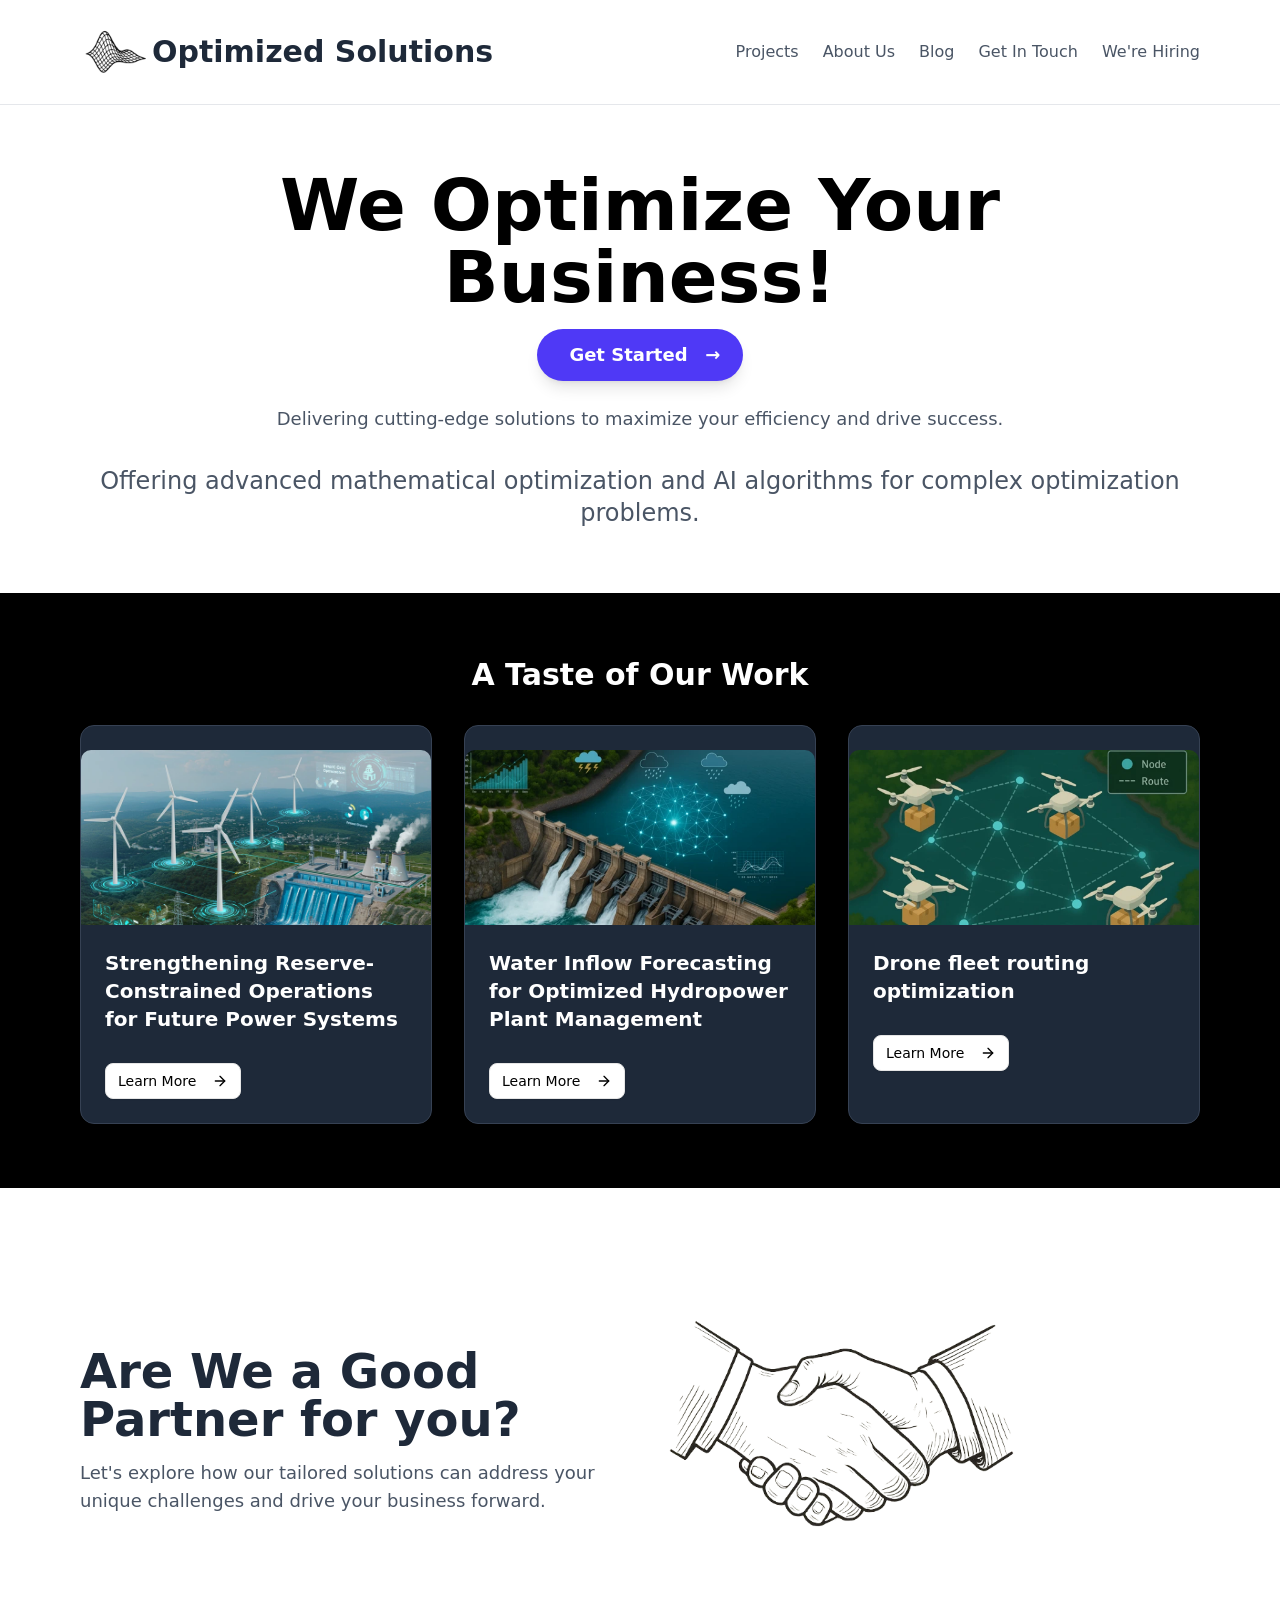
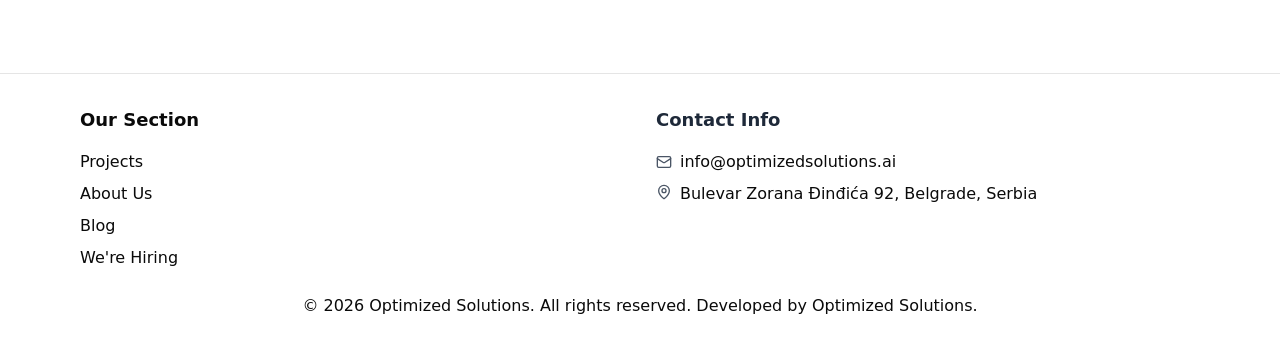
==== index.html @ 5b951434 "Updates" ====
<!doctype html>
<html lang="en">
  <head>
    <meta name="title" content="optimizedsolutions">
    <meta name="description" content="Offering advanced mathematical optimization, including linear, polynomial,and non-convex, as well as AI algorithms for complex optimization problems. ">
    <meta name="keywords" content="optimization ,AI, algorithms, solutions, optimized solutions, engineering, industry, software development, education, Power Systems, Modeling, routing optimization, Logistic, Drone fleet, solver, Forecasting, RNN, Optimized Hydropower Plant ,Smarter Hydropower Management, Hydropower Management">
    <meta name="robots" content="index, follow">
    <meta http-equiv="Content-Type" content="text/html; charset=utf-8">
    <meta name="language" content="English">
    <meta name="revisit-after" content="1 days">
    <meta name="author" content="Djordje Panin, Djordje Lazovic, Stevan Jokic">
    <meta charset="UTF-8" />
    <!-- <link rel="icon" type="image/png" href="/optimizedsolutions.png" /> -->
    <link rel="icon" type="image/svg+xml" href="./optimizedsolutions.svg" />
    <!-- <link rel="preconnect" href="https://fonts.googleapis.com">
    <link rel="preconnect" href="https://fonts.gstatic.com" crossorigin>
    <link href="https://fonts.googleapis.com/css2?family=Roboto:ital,wght@0,100..900;1,100..900&display=swap" rel="stylesheet"> -->
    <meta name="viewport" content="width=device-width, initial-scale=1.0" />
    <title>Optimized solutions</title>
    <script type="module" crossorigin src="./assets/index-BKYmPeLn.js"></script>
    <link rel="stylesheet" crossorigin href="./assets/index-XR6cagPe.css">
  </head>
  <body>
    <div id="root"></div>
  </body>
</html>
---- assets/index-XR6cagPe.css ----
/*! tailwindcss v4.1.4 | MIT License | https://tailwindcss.com */@layer properties{@supports (((-webkit-hyphens:none)) and (not (margin-trim:inline))) or ((-moz-orient:inline) and (not (color:rgb(from red r g b)))){*,:before,:after,::backdrop{--tw-rotate-x:initial;--tw-rotate-y:initial;--tw-rotate-z:initial;--tw-skew-x:initial;--tw-skew-y:initial;--tw-space-y-reverse:0;--tw-space-x-reverse:0;--tw-border-style:solid;--tw-leading:initial;--tw-font-weight:initial;--tw-shadow:0 0 #0000;--tw-shadow-color:initial;--tw-shadow-alpha:100%;--tw-inset-shadow:0 0 #0000;--tw-inset-shadow-color:initial;--tw-inset-shadow-alpha:100%;--tw-ring-color:initial;--tw-ring-shadow:0 0 #0000;--tw-inset-ring-color:initial;--tw-inset-ring-shadow:0 0 #0000;--tw-ring-inset:initial;--tw-ring-offset-width:0px;--tw-ring-offset-color:#fff;--tw-ring-offset-shadow:0 0 #0000;--tw-outline-style:solid;--tw-backdrop-blur:initial;--tw-backdrop-brightness:initial;--tw-backdrop-contrast:initial;--tw-backdrop-grayscale:initial;--tw-backdrop-hue-rotate:initial;--tw-backdrop-invert:initial;--tw-backdrop-opacity:initial;--tw-backdrop-saturate:initial;--tw-backdrop-sepia:initial;--tw-duration:initial}}}@layer theme{:root,:host{--font-sans:ui-sans-serif,system-ui,sans-serif,"Apple Color Emoji","Segoe UI Emoji","Segoe UI Symbol","Noto Color Emoji";--font-mono:ui-monospace,SFMono-Regular,Menlo,Monaco,Consolas,"Liberation Mono","Courier New",monospace;--color-red-500:oklch(63.7% .237 25.331);--color-blue-400:oklch(70.7% .165 254.624);--color-blue-500:oklch(62.3% .214 259.815);--color-blue-600:oklch(54.6% .245 262.881);--color-blue-900:oklch(37.9% .146 265.522);--color-indigo-600:oklch(51.1% .262 276.966);--color-indigo-800:oklch(39.8% .195 277.366);--color-gray-200:oklch(92.8% .006 264.531);--color-gray-300:oklch(87.2% .01 258.338);--color-gray-400:oklch(70.7% .022 261.325);--color-gray-500:oklch(55.1% .027 264.364);--color-gray-600:oklch(44.6% .03 256.802);--color-gray-700:oklch(37.3% .034 259.733);--color-gray-800:oklch(27.8% .033 256.848);--color-gray-900:oklch(21% .034 264.665);--color-gray-950:oklch(13% .028 261.692);--color-black:#000;--color-white:#fff;--spacing:.25rem;--container-md:28rem;--text-sm:.875rem;--text-sm--line-height:calc(1.25/.875);--text-base:1rem;--text-base--line-height: 1.5 ;--text-lg:1.125rem;--text-lg--line-height:calc(1.75/1.125);--text-xl:1.25rem;--text-xl--line-height:calc(1.75/1.25);--text-2xl:1.5rem;--text-2xl--line-height:calc(2/1.5);--text-3xl:1.875rem;--text-3xl--line-height: 1.2 ;--text-4xl:2.25rem;--text-4xl--line-height:calc(2.5/2.25);--text-5xl:3rem;--text-5xl--line-height:1;--text-7xl:4.5rem;--text-7xl--line-height:1;--font-weight-medium:500;--font-weight-semibold:600;--font-weight-bold:700;--font-weight-black:900;--leading-relaxed:1.625;--blur-md:12px;--default-transition-duration:.15s;--default-transition-timing-function:cubic-bezier(.4,0,.2,1);--default-font-family:var(--font-sans);--default-mono-font-family:var(--font-mono)}}@layer base{*,:after,:before,::backdrop{box-sizing:border-box;border:0 solid;margin:0;padding:0}::file-selector-button{box-sizing:border-box;border:0 solid;margin:0;padding:0}html,:host{-webkit-text-size-adjust:100%;-moz-tab-size:4;tab-size:4;line-height:1.5;font-family:var(--default-font-family,ui-sans-serif,system-ui,sans-serif,"Apple Color Emoji","Segoe UI Emoji","Segoe UI Symbol","Noto Color Emoji");font-feature-settings:var(--default-font-feature-settings,normal);font-variation-settings:var(--default-font-variation-settings,normal);-webkit-tap-highlight-color:transparent}hr{height:0;color:inherit;border-top-width:1px}abbr:where([title]){-webkit-text-decoration:underline dotted;text-decoration:underline dotted}h1,h2,h3,h4,h5,h6{font-size:inherit;font-weight:inherit}a{color:inherit;-webkit-text-decoration:inherit;text-decoration:inherit}b,strong{font-weight:bolder}code,kbd,samp,pre{font-family:var(--default-mono-font-family,ui-monospace,SFMono-Regular,Menlo,Monaco,Consolas,"Liberation Mono","Courier New",monospace);font-feature-settings:var(--default-mono-font-feature-settings,normal);font-variation-settings:var(--default-mono-font-variation-settings,normal);font-size:1em}small{font-size:80%}sub,sup{vertical-align:baseline;font-size:75%;line-height:0;position:relative}sub{bottom:-.25em}sup{top:-.5em}table{text-indent:0;border-color:inherit;border-collapse:collapse}:-moz-focusring{outline:auto}progress{vertical-align:baseline}summary{display:list-item}ol,ul,menu{list-style:none}img,svg,video,canvas,audio,iframe,embed,object{vertical-align:middle;display:block}img,video{max-width:100%;height:auto}button,input,select,optgroup,textarea{font:inherit;font-feature-settings:inherit;font-variation-settings:inherit;letter-spacing:inherit;color:inherit;opacity:1;background-color:#0000;border-radius:0}::file-selector-button{font:inherit;font-feature-settings:inherit;font-variation-settings:inherit;letter-spacing:inherit;color:inherit;opacity:1;background-color:#0000;border-radius:0}:where(select:is([multiple],[size])) optgroup{font-weight:bolder}:where(select:is([multiple],[size])) optgroup option{padding-inline-start:20px}::file-selector-button{margin-inline-end:4px}::placeholder{opacity:1}@supports (not ((-webkit-appearance:-apple-pay-button))) or (contain-intrinsic-size:1px){::placeholder{color:currentColor}@supports (color:color-mix(in lab,red,red)){::placeholder{color:color-mix(in oklab,currentcolor 50%,transparent)}}}textarea{resize:vertical}::-webkit-search-decoration{-webkit-appearance:none}::-webkit-date-and-time-value{min-height:1lh;text-align:inherit}::-webkit-datetime-edit{display:inline-flex}::-webkit-datetime-edit-fields-wrapper{padding:0}::-webkit-datetime-edit{padding-block:0}::-webkit-datetime-edit-year-field{padding-block:0}::-webkit-datetime-edit-month-field{padding-block:0}::-webkit-datetime-edit-day-field{padding-block:0}::-webkit-datetime-edit-hour-field{padding-block:0}::-webkit-datetime-edit-minute-field{padding-block:0}::-webkit-datetime-edit-second-field{padding-block:0}::-webkit-datetime-edit-millisecond-field{padding-block:0}::-webkit-datetime-edit-meridiem-field{padding-block:0}:-moz-ui-invalid{box-shadow:none}button,input:where([type=button],[type=reset],[type=submit]){-webkit-appearance:button;-moz-appearance:button;appearance:button}::file-selector-button{-webkit-appearance:button;-moz-appearance:button;appearance:button}::-webkit-inner-spin-button{height:auto}::-webkit-outer-spin-button{height:auto}[hidden]:where(:not([hidden=until-found])){display:none!important}*{border-color:var(--border);outline-color:var(--ring)}@supports (color:color-mix(in lab,red,red)){*{outline-color:color-mix(in oklab,var(--ring)50%,transparent)}}body{background-color:var(--background);color:var(--foreground)}}@layer components;@layer utilities{.\@container\/card-header{container:card-header/inline-size}.fixed{position:fixed}.inset-0{inset:calc(var(--spacing)*0)}.z-50{z-index:50}.col-start-2{grid-column-start:2}.row-span-2{grid-row:span 2/span 2}.row-start-1{grid-row-start:1}.container{width:100%}@media (min-width:40rem){.container{max-width:40rem}}@media (min-width:48rem){.container{max-width:48rem}}@media (min-width:64rem){.container{max-width:64rem}}@media (min-width:80rem){.container{max-width:80rem}}@media (min-width:96rem){.container{max-width:96rem}}.m-294{margin:calc(var(--spacing)*294)}.m-469{margin:calc(var(--spacing)*469)}.m-496{margin:calc(var(--spacing)*496)}.m-505{margin:calc(var(--spacing)*505)}.m-573{margin:calc(var(--spacing)*573)}.m-579{margin:calc(var(--spacing)*579)}.m-588{margin:calc(var(--spacing)*588)}.m-596{margin:calc(var(--spacing)*596)}.m-625{margin:calc(var(--spacing)*625)}.m-796{margin:calc(var(--spacing)*796)}.m-820{margin:calc(var(--spacing)*820)}.m-931{margin:calc(var(--spacing)*931)}.m-957{margin:calc(var(--spacing)*957)}.m-984{margin:calc(var(--spacing)*984)}.m-1010{margin:calc(var(--spacing)*1010)}.m-1100{margin:calc(var(--spacing)*1100)}.m-1225{margin:calc(var(--spacing)*1225)}.m-1236{margin:calc(var(--spacing)*1236)}.m-1267{margin:calc(var(--spacing)*1267)}.m-1310{margin:calc(var(--spacing)*1310)}.m-1324{margin:calc(var(--spacing)*1324)}.m-1679{margin:calc(var(--spacing)*1679)}.m-1771{margin:calc(var(--spacing)*1771)}.m-1839{margin:calc(var(--spacing)*1839)}.m-1944{margin:calc(var(--spacing)*1944)}.m-2044{margin:calc(var(--spacing)*2044)}.m-2105{margin:calc(var(--spacing)*2105)}.m-2248{margin:calc(var(--spacing)*2248)}.m-2420{margin:calc(var(--spacing)*2420)}.m-2462{margin:calc(var(--spacing)*2462)}.m-2548{margin:calc(var(--spacing)*2548)}.m-2653{margin:calc(var(--spacing)*2653)}.m-2685{margin:calc(var(--spacing)*2685)}.m-2779{margin:calc(var(--spacing)*2779)}.m-2783{margin:calc(var(--spacing)*2783)}.m-2966{margin:calc(var(--spacing)*2966)}.m-3516{margin:calc(var(--spacing)*3516)}.m-3845{margin:calc(var(--spacing)*3845)}.m-3870{margin:calc(var(--spacing)*3870)}.m-4173{margin:calc(var(--spacing)*4173)}.m-4518{margin:calc(var(--spacing)*4518)}.m-4601{margin:calc(var(--spacing)*4601)}.m-5277{margin:calc(var(--spacing)*5277)}.m-5326{margin:calc(var(--spacing)*5326)}.m-6028{margin:calc(var(--spacing)*6028)}.mx-auto{margin-inline:auto}.my-20{margin-block:calc(var(--spacing)*20)}.mt-0\.5{margin-top:calc(var(--spacing)*.5)}.mt-1{margin-top:calc(var(--spacing)*1)}.mt-2{margin-top:calc(var(--spacing)*2)}.mt-4{margin-top:calc(var(--spacing)*4)}.mt-6{margin-top:calc(var(--spacing)*6)}.mt-8{margin-top:calc(var(--spacing)*8)}.mt-12{margin-top:calc(var(--spacing)*12)}.mb-2{margin-bottom:calc(var(--spacing)*2)}.mb-4{margin-bottom:calc(var(--spacing)*4)}.mb-5{margin-bottom:calc(var(--spacing)*5)}.mb-8{margin-bottom:calc(var(--spacing)*8)}.mb-12{margin-bottom:calc(var(--spacing)*12)}.ml-2{margin-left:calc(var(--spacing)*2)}.flex{display:flex}.grid{display:grid}.hidden{display:none}.inline-block{display:inline-block}.inline-flex{display:inline-flex}.field-sizing-content{field-sizing:content}.size-9{width:calc(var(--spacing)*9);height:calc(var(--spacing)*9)}.h-4{height:calc(var(--spacing)*4)}.h-6{height:calc(var(--spacing)*6)}.h-8{height:calc(var(--spacing)*8)}.h-9{height:calc(var(--spacing)*9)}.h-10{height:calc(var(--spacing)*10)}.h-40{height:calc(var(--spacing)*40)}.h-64{height:calc(var(--spacing)*64)}.h-auto{height:auto}.min-h-16{min-height:calc(var(--spacing)*16)}.min-h-\[100px\]{min-height:100px}.min-h-screen{min-height:100vh}.w-1\/3{width:33.3333%}.w-4{width:calc(var(--spacing)*4)}.w-6{width:calc(var(--spacing)*6)}.w-18{width:calc(var(--spacing)*18)}.w-40{width:calc(var(--spacing)*40)}.w-full{width:100%}.max-w-md{max-width:var(--container-md)}.min-w-0{min-width:calc(var(--spacing)*0)}.shrink-0{flex-shrink:0}.flex-grow,.grow{flex-grow:1}.transform{transform:var(--tw-rotate-x,)var(--tw-rotate-y,)var(--tw-rotate-z,)var(--tw-skew-x,)var(--tw-skew-y,)}.cursor-pointer{cursor:pointer}.auto-rows-min{grid-auto-rows:min-content}.grid-cols-1{grid-template-columns:repeat(1,minmax(0,1fr))}.grid-rows-\[auto_auto\]{grid-template-rows:auto auto}.flex-col{flex-direction:column}.flex-row{flex-direction:row}.flex-wrap{flex-wrap:wrap}.items-center{align-items:center}.items-start{align-items:flex-start}.justify-between{justify-content:space-between}.justify-center{justify-content:center}.gap-1\.5{gap:calc(var(--spacing)*1.5)}.gap-2{gap:calc(var(--spacing)*2)}.gap-4{gap:calc(var(--spacing)*4)}.gap-6{gap:calc(var(--spacing)*6)}.gap-8{gap:calc(var(--spacing)*8)}.gap-12{gap:calc(var(--spacing)*12)}:where(.space-y-2>:not(:last-child)){--tw-space-y-reverse:0;margin-block-start:calc(calc(var(--spacing)*2)*var(--tw-space-y-reverse));margin-block-end:calc(calc(var(--spacing)*2)*calc(1 - var(--tw-space-y-reverse)))}:where(.space-y-4>:not(:last-child)){--tw-space-y-reverse:0;margin-block-start:calc(calc(var(--spacing)*4)*var(--tw-space-y-reverse));margin-block-end:calc(calc(var(--spacing)*4)*calc(1 - var(--tw-space-y-reverse)))}:where(.space-y-6>:not(:last-child)){--tw-space-y-reverse:0;margin-block-start:calc(calc(var(--spacing)*6)*var(--tw-space-y-reverse));margin-block-end:calc(calc(var(--spacing)*6)*calc(1 - var(--tw-space-y-reverse)))}:where(.space-y-12>:not(:last-child)){--tw-space-y-reverse:0;margin-block-start:calc(calc(var(--spacing)*12)*var(--tw-space-y-reverse));margin-block-end:calc(calc(var(--spacing)*12)*calc(1 - var(--tw-space-y-reverse)))}:where(.space-x-6>:not(:last-child)){--tw-space-x-reverse:0;margin-inline-start:calc(calc(var(--spacing)*6)*var(--tw-space-x-reverse));margin-inline-end:calc(calc(var(--spacing)*6)*calc(1 - var(--tw-space-x-reverse)))}.self-start{align-self:flex-start}.justify-self-end{justify-self:flex-end}.overflow-hidden{overflow:hidden}.rounded-full{border-radius:3.40282e38px}.rounded-lg{border-radius:var(--radius)}.rounded-md{border-radius:calc(var(--radius) - 2px)}.rounded-xl{border-radius:calc(var(--radius) + 4px)}.rounded-t-lg{border-top-left-radius:var(--radius);border-top-right-radius:var(--radius)}.border{border-style:var(--tw-border-style);border-width:1px}.border-t{border-top-style:var(--tw-border-style);border-top-width:1px}.border-b{border-bottom-style:var(--tw-border-style);border-bottom-width:1px}.border-gray-200{border-color:var(--color-gray-200)}.border-gray-300{border-color:var(--color-gray-300)}.border-gray-600{border-color:var(--color-gray-600)}.border-gray-700{border-color:var(--color-gray-700)}.border-input{border-color:var(--input)}.border-red-500{border-color:var(--color-red-500)}.border-white\/10{border-color:#ffffff1a}@supports (color:color-mix(in lab,red,red)){.border-white\/10{border-color:color-mix(in oklab,var(--color-white)10%,transparent)}}.border-white\/20{border-color:#fff3}@supports (color:color-mix(in lab,red,red)){.border-white\/20{border-color:color-mix(in oklab,var(--color-white)20%,transparent)}}.bg-background{background-color:var(--background)}.bg-black{background-color:var(--color-black)}.bg-black\/20{background-color:#0003}@supports (color:color-mix(in lab,red,red)){.bg-black\/20{background-color:color-mix(in oklab,var(--color-black)20%,transparent)}}.bg-blue-500{background-color:var(--color-blue-500)}.bg-card{background-color:var(--card)}.bg-destructive{background-color:var(--destructive)}.bg-gray-700{background-color:var(--color-gray-700)}.bg-gray-800{background-color:var(--color-gray-800)}.bg-gray-900\/90{background-color:#101828e6}@supports (color:color-mix(in lab,red,red)){.bg-gray-900\/90{background-color:color-mix(in oklab,var(--color-gray-900)90%,transparent)}}.bg-indigo-600{background-color:var(--color-indigo-600)}.bg-primary{background-color:var(--primary)}.bg-secondary{background-color:var(--secondary)}.bg-transparent{background-color:#0000}.bg-white{background-color:var(--color-white)}.bg-white\/5{background-color:#ffffff0d}@supports (color:color-mix(in lab,red,red)){.bg-white\/5{background-color:color-mix(in oklab,var(--color-white)5%,transparent)}}.object-cover{object-fit:cover}.p-4{padding:calc(var(--spacing)*4)}.p-6{padding:calc(var(--spacing)*6)}.px-3{padding-inline:calc(var(--spacing)*3)}.px-4{padding-inline:calc(var(--spacing)*4)}.px-6{padding-inline:calc(var(--spacing)*6)}.px-8{padding-inline:calc(var(--spacing)*8)}.py-1{padding-block:calc(var(--spacing)*1)}.py-2{padding-block:calc(var(--spacing)*2)}.py-3{padding-block:calc(var(--spacing)*3)}.py-4{padding-block:calc(var(--spacing)*4)}.py-6{padding-block:calc(var(--spacing)*6)}.py-8{padding-block:calc(var(--spacing)*8)}.py-16{padding-block:calc(var(--spacing)*16)}.text-center{text-align:center}.text-2xl{font-size:var(--text-2xl);line-height:var(--tw-leading,var(--text-2xl--line-height))}.text-3xl{font-size:var(--text-3xl);line-height:var(--tw-leading,var(--text-3xl--line-height))}.text-4xl{font-size:var(--text-4xl);line-height:var(--tw-leading,var(--text-4xl--line-height))}.text-5xl{font-size:var(--text-5xl);line-height:var(--tw-leading,var(--text-5xl--line-height))}.text-base{font-size:var(--text-base);line-height:var(--tw-leading,var(--text-base--line-height))}.text-lg{font-size:var(--text-lg);line-height:var(--tw-leading,var(--text-lg--line-height))}.text-sm{font-size:var(--text-sm);line-height:var(--tw-leading,var(--text-sm--line-height))}.text-xl{font-size:var(--text-xl);line-height:var(--tw-leading,var(--text-xl--line-height))}.leading-none{--tw-leading:1;line-height:1}.leading-relaxed{--tw-leading:var(--leading-relaxed);line-height:var(--leading-relaxed)}.font-black{--tw-font-weight:var(--font-weight-black);font-weight:var(--font-weight-black)}.font-bold{--tw-font-weight:var(--font-weight-bold);font-weight:var(--font-weight-bold)}.font-medium{--tw-font-weight:var(--font-weight-medium);font-weight:var(--font-weight-medium)}.font-semibold{--tw-font-weight:var(--font-weight-semibold);font-weight:var(--font-weight-semibold)}.whitespace-nowrap{white-space:nowrap}.text-black{color:var(--color-black)}.text-blue-400{color:var(--color-blue-400)}.text-card-foreground{color:var(--card-foreground)}.text-gray-300{color:var(--color-gray-300)}.text-gray-400{color:var(--color-gray-400)}.text-gray-500{color:var(--color-gray-500)}.text-gray-600{color:var(--color-gray-600)}.text-gray-800{color:var(--color-gray-800)}.text-muted-foreground{color:var(--muted-foreground)}.text-primary{color:var(--primary)}.text-primary-foreground{color:var(--primary-foreground)}.text-red-500{color:var(--color-red-500)}.text-secondary-foreground{color:var(--secondary-foreground)}.text-white{color:var(--color-white)}.italic{font-style:italic}.underline-offset-4{text-underline-offset:4px}.shadow-lg{--tw-shadow:0 10px 15px -3px var(--tw-shadow-color,#0000001a),0 4px 6px -4px var(--tw-shadow-color,#0000001a);box-shadow:var(--tw-inset-shadow),var(--tw-inset-ring-shadow),var(--tw-ring-offset-shadow),var(--tw-ring-shadow),var(--tw-shadow)}.shadow-md{--tw-shadow:0 4px 6px -1px var(--tw-shadow-color,#0000001a),0 2px 4px -2px var(--tw-shadow-color,#0000001a);box-shadow:var(--tw-inset-shadow),var(--tw-inset-ring-shadow),var(--tw-ring-offset-shadow),var(--tw-ring-shadow),var(--tw-shadow)}.shadow-sm{--tw-shadow:0 1px 3px 0 var(--tw-shadow-color,#0000001a),0 1px 2px -1px var(--tw-shadow-color,#0000001a);box-shadow:var(--tw-inset-shadow),var(--tw-inset-ring-shadow),var(--tw-ring-offset-shadow),var(--tw-ring-shadow),var(--tw-shadow)}.shadow-xs{--tw-shadow:0 1px 2px 0 var(--tw-shadow-color,#0000000d);box-shadow:var(--tw-inset-shadow),var(--tw-inset-ring-shadow),var(--tw-ring-offset-shadow),var(--tw-ring-shadow),var(--tw-shadow)}.outline{outline-style:var(--tw-outline-style);outline-width:1px}.backdrop-blur-md{--tw-backdrop-blur:blur(var(--blur-md));-webkit-backdrop-filter:var(--tw-backdrop-blur,)var(--tw-backdrop-brightness,)var(--tw-backdrop-contrast,)var(--tw-backdrop-grayscale,)var(--tw-backdrop-hue-rotate,)var(--tw-backdrop-invert,)var(--tw-backdrop-opacity,)var(--tw-backdrop-saturate,)var(--tw-backdrop-sepia,);backdrop-filter:var(--tw-backdrop-blur,)var(--tw-backdrop-brightness,)var(--tw-backdrop-contrast,)var(--tw-backdrop-grayscale,)var(--tw-backdrop-hue-rotate,)var(--tw-backdrop-invert,)var(--tw-backdrop-opacity,)var(--tw-backdrop-saturate,)var(--tw-backdrop-sepia,)}.transition{transition-property:color,background-color,border-color,outline-color,text-decoration-color,fill,stroke,--tw-gradient-from,--tw-gradient-via,--tw-gradient-to,opacity,box-shadow,transform,translate,scale,rotate,filter,-webkit-backdrop-filter,backdrop-filter;transition-timing-function:var(--tw-ease,var(--default-transition-timing-function));transition-duration:var(--tw-duration,var(--default-transition-duration))}.transition-\[color\,box-shadow\]{transition-property:color,box-shadow;transition-timing-function:var(--tw-ease,var(--default-transition-timing-function));transition-duration:var(--tw-duration,var(--default-transition-duration))}.transition-all{transition-property:all;transition-timing-function:var(--tw-ease,var(--default-transition-timing-function));transition-duration:var(--tw-duration,var(--default-transition-duration))}.transition-colors{transition-property:color,background-color,border-color,outline-color,text-decoration-color,fill,stroke,--tw-gradient-from,--tw-gradient-via,--tw-gradient-to;transition-timing-function:var(--tw-ease,var(--default-transition-timing-function));transition-duration:var(--tw-duration,var(--default-transition-duration))}.transition-shadow{transition-property:box-shadow;transition-timing-function:var(--tw-ease,var(--default-transition-timing-function));transition-duration:var(--tw-duration,var(--default-transition-duration))}.duration-300{--tw-duration:.3s;transition-duration:.3s}.outline-none{--tw-outline-style:none;outline-style:none}.select-none{-webkit-user-select:none;user-select:none}.group-data-\[disabled\=true\]\:pointer-events-none:is(:where(.group)[data-disabled=true] *){pointer-events:none}.group-data-\[disabled\=true\]\:opacity-50:is(:where(.group)[data-disabled=true] *){opacity:.5}.peer-disabled\:cursor-not-allowed:is(:where(.peer):disabled~*){cursor:not-allowed}.peer-disabled\:opacity-50:is(:where(.peer):disabled~*){opacity:.5}.selection\:bg-primary ::selection{background-color:var(--primary)}.selection\:bg-primary::selection{background-color:var(--primary)}.selection\:text-primary-foreground ::selection{color:var(--primary-foreground)}.selection\:text-primary-foreground::selection{color:var(--primary-foreground)}.file\:inline-flex::file-selector-button{display:inline-flex}.file\:h-7::file-selector-button{height:calc(var(--spacing)*7)}.file\:border-0::file-selector-button{border-style:var(--tw-border-style);border-width:0}.file\:bg-transparent::file-selector-button{background-color:#0000}.file\:text-sm::file-selector-button{font-size:var(--text-sm);line-height:var(--tw-leading,var(--text-sm--line-height))}.file\:font-medium::file-selector-button{--tw-font-weight:var(--font-weight-medium);font-weight:var(--font-weight-medium)}.file\:text-foreground::file-selector-button{color:var(--foreground)}.placeholder\:text-muted-foreground::placeholder{color:var(--muted-foreground)}@media (hover:hover){.hover\:bg-accent:hover{background-color:var(--accent)}.hover\:bg-blue-600:hover{background-color:var(--color-blue-600)}.hover\:bg-blue-900:hover{background-color:var(--color-blue-900)}.hover\:bg-destructive\/90:hover{background-color:var(--destructive)}@supports (color:color-mix(in lab,red,red)){.hover\:bg-destructive\/90:hover{background-color:color-mix(in oklab,var(--destructive)90%,transparent)}}.hover\:bg-indigo-800:hover{background-color:var(--color-indigo-800)}.hover\:bg-primary\/90:hover{background-color:var(--primary)}@supports (color:color-mix(in lab,red,red)){.hover\:bg-primary\/90:hover{background-color:color-mix(in oklab,var(--primary)90%,transparent)}}.hover\:bg-secondary\/80:hover{background-color:var(--secondary)}@supports (color:color-mix(in lab,red,red)){.hover\:bg-secondary\/80:hover{background-color:color-mix(in oklab,var(--secondary)80%,transparent)}}.hover\:text-accent-foreground:hover{color:var(--accent-foreground)}.hover\:text-blue-400:hover{color:var(--color-blue-400)}.hover\:text-blue-500:hover{color:var(--color-blue-500)}.hover\:underline:hover{text-decoration-line:underline}.hover\:shadow-lg:hover{--tw-shadow:0 10px 15px -3px var(--tw-shadow-color,#0000001a),0 4px 6px -4px var(--tw-shadow-color,#0000001a);box-shadow:var(--tw-inset-shadow),var(--tw-inset-ring-shadow),var(--tw-ring-offset-shadow),var(--tw-ring-shadow),var(--tw-shadow)}}.focus-visible\:border-ring:focus-visible{border-color:var(--ring)}.focus-visible\:ring-\[3px\]:focus-visible{--tw-ring-shadow:var(--tw-ring-inset,)0 0 0 calc(3px + var(--tw-ring-offset-width))var(--tw-ring-color,currentcolor);box-shadow:var(--tw-inset-shadow),var(--tw-inset-ring-shadow),var(--tw-ring-offset-shadow),var(--tw-ring-shadow),var(--tw-shadow)}.focus-visible\:ring-destructive\/20:focus-visible{--tw-ring-color:var(--destructive)}@supports (color:color-mix(in lab,red,red)){.focus-visible\:ring-destructive\/20:focus-visible{--tw-ring-color:color-mix(in oklab,var(--destructive)20%,transparent)}}.focus-visible\:ring-ring\/50:focus-visible{--tw-ring-color:var(--ring)}@supports (color:color-mix(in lab,red,red)){.focus-visible\:ring-ring\/50:focus-visible{--tw-ring-color:color-mix(in oklab,var(--ring)50%,transparent)}}.disabled\:pointer-events-none:disabled{pointer-events:none}.disabled\:cursor-not-allowed:disabled{cursor:not-allowed}.disabled\:opacity-50:disabled{opacity:.5}.has-data-\[slot\=card-action\]\:grid-cols-\[1fr_auto\]:has([data-slot=card-action]){grid-template-columns:1fr auto}.has-\[\>svg\]\:px-2\.5:has(>svg){padding-inline:calc(var(--spacing)*2.5)}.has-\[\>svg\]\:px-3:has(>svg){padding-inline:calc(var(--spacing)*3)}.has-\[\>svg\]\:px-4:has(>svg){padding-inline:calc(var(--spacing)*4)}.aria-invalid\:border-destructive[aria-invalid=true]{border-color:var(--destructive)}.aria-invalid\:ring-destructive\/20[aria-invalid=true]{--tw-ring-color:var(--destructive)}@supports (color:color-mix(in lab,red,red)){.aria-invalid\:ring-destructive\/20[aria-invalid=true]{--tw-ring-color:color-mix(in oklab,var(--destructive)20%,transparent)}}@media (min-width:40rem){.sm\:flex-row{flex-direction:row}}@media (min-width:48rem){.md\:flex{display:flex}.md\:hidden{display:none}.md\:h-auto{height:auto}.md\:w-1\/3{width:33.3333%}.md\:w-2\/3{width:66.6667%}.md\:w-3\/4{width:75%}.md\:grid-cols-2{grid-template-columns:repeat(2,minmax(0,1fr))}.md\:grid-cols-3{grid-template-columns:repeat(3,minmax(0,1fr))}.md\:flex-row{flex-direction:row}.md\:px-10{padding-inline:calc(var(--spacing)*10)}.md\:text-7xl{font-size:var(--text-7xl);line-height:var(--tw-leading,var(--text-7xl--line-height))}.md\:text-sm{font-size:var(--text-sm);line-height:var(--tw-leading,var(--text-sm--line-height))}}@media (min-width:64rem){.lg\:px-20{padding-inline:calc(var(--spacing)*20)}}.dark\:border-gray-800:is(.dark *){border-color:var(--color-gray-800)}.dark\:border-input:is(.dark *){border-color:var(--input)}.dark\:bg-destructive\/60:is(.dark *){background-color:var(--destructive)}@supports (color:color-mix(in lab,red,red)){.dark\:bg-destructive\/60:is(.dark *){background-color:color-mix(in oklab,var(--destructive)60%,transparent)}}.dark\:bg-gray-900\/90:is(.dark *){background-color:#101828e6}@supports (color:color-mix(in lab,red,red)){.dark\:bg-gray-900\/90:is(.dark *){background-color:color-mix(in oklab,var(--color-gray-900)90%,transparent)}}.dark\:bg-gray-950:is(.dark *){background-color:var(--color-gray-950)}.dark\:bg-input\/30:is(.dark *){background-color:var(--input)}@supports (color:color-mix(in lab,red,red)){.dark\:bg-input\/30:is(.dark *){background-color:color-mix(in oklab,var(--input)30%,transparent)}}.dark\:bg-white:is(.dark *){background-color:var(--color-white)}.dark\:text-black:is(.dark *){color:var(--color-black)}.dark\:text-gray-300:is(.dark *){color:var(--color-gray-300)}.dark\:text-gray-400:is(.dark *){color:var(--color-gray-400)}.dark\:text-white:is(.dark *){color:var(--color-white)}@media (hover:hover){.dark\:hover\:bg-accent\/50:is(.dark *):hover{background-color:var(--accent)}@supports (color:color-mix(in lab,red,red)){.dark\:hover\:bg-accent\/50:is(.dark *):hover{background-color:color-mix(in oklab,var(--accent)50%,transparent)}}.dark\:hover\:bg-input\/50:is(.dark *):hover{background-color:var(--input)}@supports (color:color-mix(in lab,red,red)){.dark\:hover\:bg-input\/50:is(.dark *):hover{background-color:color-mix(in oklab,var(--input)50%,transparent)}}.dark\:hover\:text-blue-400:is(.dark *):hover{color:var(--color-blue-400)}}.dark\:focus-visible\:ring-destructive\/40:is(.dark *):focus-visible{--tw-ring-color:var(--destructive)}@supports (color:color-mix(in lab,red,red)){.dark\:focus-visible\:ring-destructive\/40:is(.dark *):focus-visible{--tw-ring-color:color-mix(in oklab,var(--destructive)40%,transparent)}}.dark\:aria-invalid\:ring-destructive\/40:is(.dark *)[aria-invalid=true]{--tw-ring-color:var(--destructive)}@supports (color:color-mix(in lab,red,red)){.dark\:aria-invalid\:ring-destructive\/40:is(.dark *)[aria-invalid=true]{--tw-ring-color:color-mix(in oklab,var(--destructive)40%,transparent)}}.\[\&_svg\]\:pointer-events-none svg{pointer-events:none}.\[\&_svg\]\:shrink-0 svg{flex-shrink:0}.\[\&_svg\:not\(\[class\*\=\'size-\'\]\)\]\:size-4 svg:not([class*=size-]){width:calc(var(--spacing)*4);height:calc(var(--spacing)*4)}.\[\.border-b\]\:pb-6.border-b{padding-bottom:calc(var(--spacing)*6)}.\[\.border-t\]\:pt-6.border-t{padding-top:calc(var(--spacing)*6)}}:root{--radius:.625rem;--background:oklch(1 0 0);--foreground:oklch(.145 0 0);--card:oklch(1 0 0);--card-foreground:oklch(.145 0 0);--popover:oklch(1 0 0);--popover-foreground:oklch(.145 0 0);--primary:oklch(.205 0 0);--primary-foreground:oklch(.985 0 0);--secondary:oklch(.97 0 0);--secondary-foreground:oklch(.205 0 0);--muted:oklch(.97 0 0);--muted-foreground:oklch(.556 0 0);--accent:oklch(.97 0 0);--accent-foreground:oklch(.205 0 0);--destructive:oklch(.577 .245 27.325);--border:oklch(.922 0 0);--input:oklch(.922 0 0);--ring:oklch(.708 0 0);--chart-1:oklch(.646 .222 41.116);--chart-2:oklch(.6 .118 184.704);--chart-3:oklch(.398 .07 227.392);--chart-4:oklch(.828 .189 84.429);--chart-5:oklch(.769 .188 70.08);--sidebar:oklch(.985 0 0);--sidebar-foreground:oklch(.145 0 0);--sidebar-primary:oklch(.205 0 0);--sidebar-primary-foreground:oklch(.985 0 0);--sidebar-accent:oklch(.97 0 0);--sidebar-accent-foreground:oklch(.205 0 0);--sidebar-border:oklch(.922 0 0);--sidebar-ring:oklch(.708 0 0)}.dark{--background:oklch(.145 0 0);--foreground:oklch(.985 0 0);--card:oklch(.205 0 0);--card-foreground:oklch(.985 0 0);--popover:oklch(.205 0 0);--popover-foreground:oklch(.985 0 0);--primary:oklch(.922 0 0);--primary-foreground:oklch(.205 0 0);--secondary:oklch(.269 0 0);--secondary-foreground:oklch(.985 0 0);--muted:oklch(.269 0 0);--muted-foreground:oklch(.708 0 0);--accent:oklch(.269 0 0);--accent-foreground:oklch(.985 0 0);--destructive:oklch(.704 .191 22.216);--border:oklch(1 0 0/10%);--input:oklch(1 0 0/15%);--ring:oklch(.556 0 0);--chart-1:oklch(.488 .243 264.376);--chart-2:oklch(.696 .17 162.48);--chart-3:oklch(.769 .188 70.08);--chart-4:oklch(.627 .265 303.9);--chart-5:oklch(.645 .246 16.439);--sidebar:oklch(.205 0 0);--sidebar-foreground:oklch(.985 0 0);--sidebar-primary:oklch(.488 .243 264.376);--sidebar-primary-foreground:oklch(.985 0 0);--sidebar-accent:oklch(.269 0 0);--sidebar-accent-foreground:oklch(.985 0 0);--sidebar-border:oklch(1 0 0/10%);--sidebar-ring:oklch(.556 0 0)}@property --tw-rotate-x{syntax:"*";inherits:false}@property --tw-rotate-y{syntax:"*";inherits:false}@property --tw-rotate-z{syntax:"*";inherits:false}@property --tw-skew-x{syntax:"*";inherits:false}@property --tw-skew-y{syntax:"*";inherits:false}@property --tw-space-y-reverse{syntax:"*";inherits:false;initial-value:0}@property --tw-space-x-reverse{syntax:"*";inherits:false;initial-value:0}@property --tw-border-style{syntax:"*";inherits:false;initial-value:solid}@property --tw-leading{syntax:"*";inherits:false}@property --tw-font-weight{syntax:"*";inherits:false}@property --tw-shadow{syntax:"*";inherits:false;initial-value:0 0 #0000}@property --tw-shadow-color{syntax:"*";inherits:false}@property --tw-shadow-alpha{syntax:"<percentage>";inherits:false;initial-value:100%}@property --tw-inset-shadow{syntax:"*";inherits:false;initial-value:0 0 #0000}@property --tw-inset-shadow-color{syntax:"*";inherits:false}@property --tw-inset-shadow-alpha{syntax:"<percentage>";inherits:false;initial-value:100%}@property --tw-ring-color{syntax:"*";inherits:false}@property --tw-ring-shadow{syntax:"*";inherits:false;initial-value:0 0 #0000}@property --tw-inset-ring-color{syntax:"*";inherits:false}@property --tw-inset-ring-shadow{syntax:"*";inherits:false;initial-value:0 0 #0000}@property --tw-ring-inset{syntax:"*";inherits:false}@property --tw-ring-offset-width{syntax:"<length>";inherits:false;initial-value:0}@property --tw-ring-offset-color{syntax:"*";inherits:false;initial-value:#fff}@property --tw-ring-offset-shadow{syntax:"*";inherits:false;initial-value:0 0 #0000}@property --tw-outline-style{syntax:"*";inherits:false;initial-value:solid}@property --tw-backdrop-blur{syntax:"*";inherits:false}@property --tw-backdrop-brightness{syntax:"*";inherits:false}@property --tw-backdrop-contrast{syntax:"*";inherits:false}@property --tw-backdrop-grayscale{syntax:"*";inherits:false}@property --tw-backdrop-hue-rotate{syntax:"*";inherits:false}@property --tw-backdrop-invert{syntax:"*";inherits:false}@property --tw-backdrop-opacity{syntax:"*";inherits:false}@property --tw-backdrop-saturate{syntax:"*";inherits:false}@property --tw-backdrop-sepia{syntax:"*";inherits:false}@property --tw-duration{syntax:"*";inherits:false}
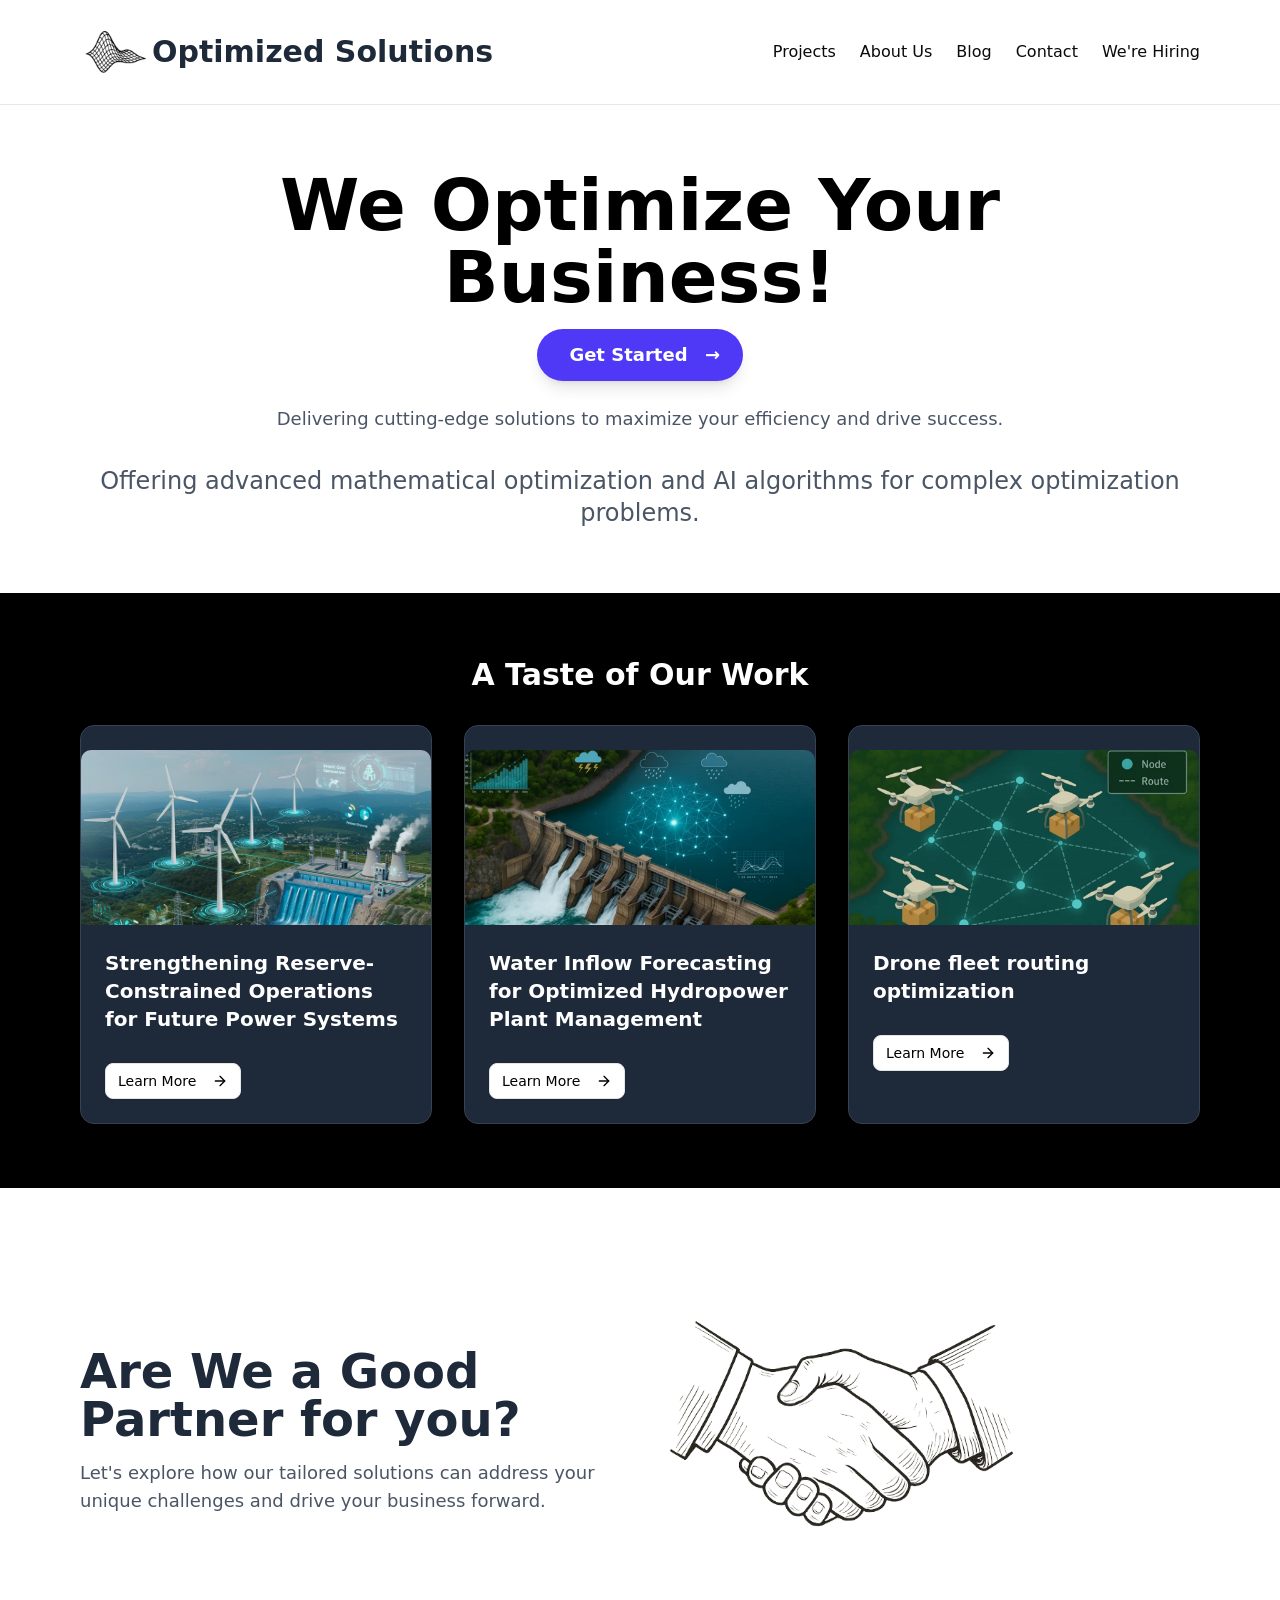
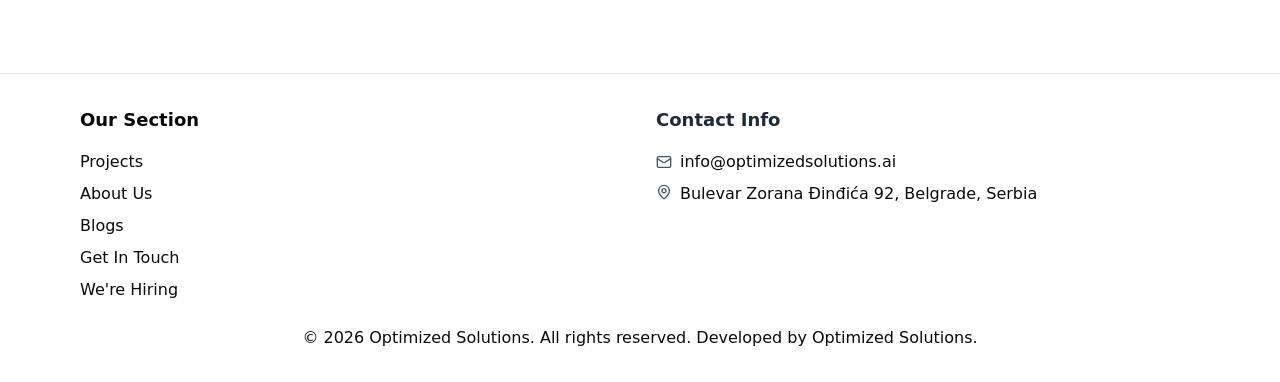
==== commit 310eda8b: "Updates" ====
--- a/index.html
+++ b/index.html
@@ -17,7 +17,7 @@
     <link href="https://fonts.googleapis.com/css2?family=Roboto:ital,wght@0,100..900;1,100..900&display=swap" rel="stylesheet"> -->
     <meta name="viewport" content="width=device-width, initial-scale=1.0" />
     <title>Optimized solutions</title>
-    <script type="module" crossorigin src="./assets/index-BKYmPeLn.js"></script>
+    <script type="module" crossorigin src="./assets/index-BfR66Q4l.js"></script>
     <link rel="stylesheet" crossorigin href="./assets/index-XR6cagPe.css">
   </head>
   <body>
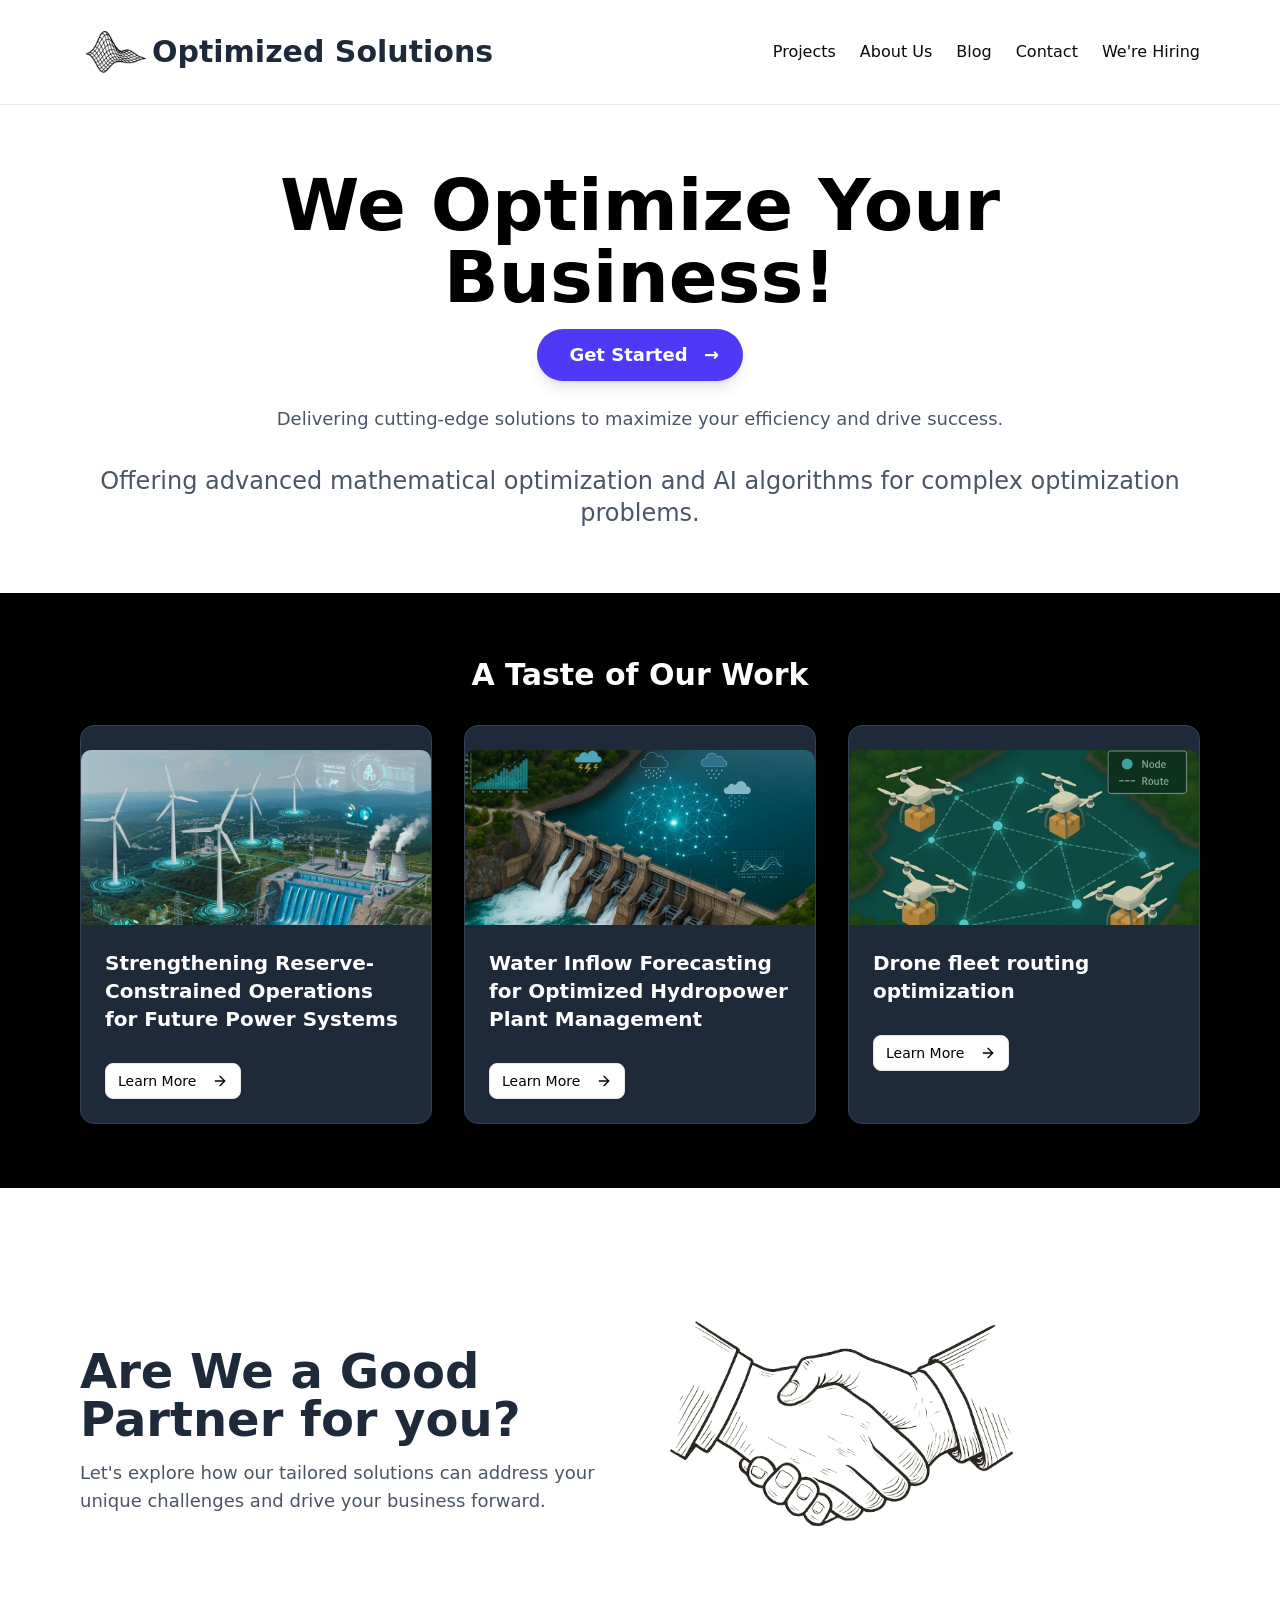
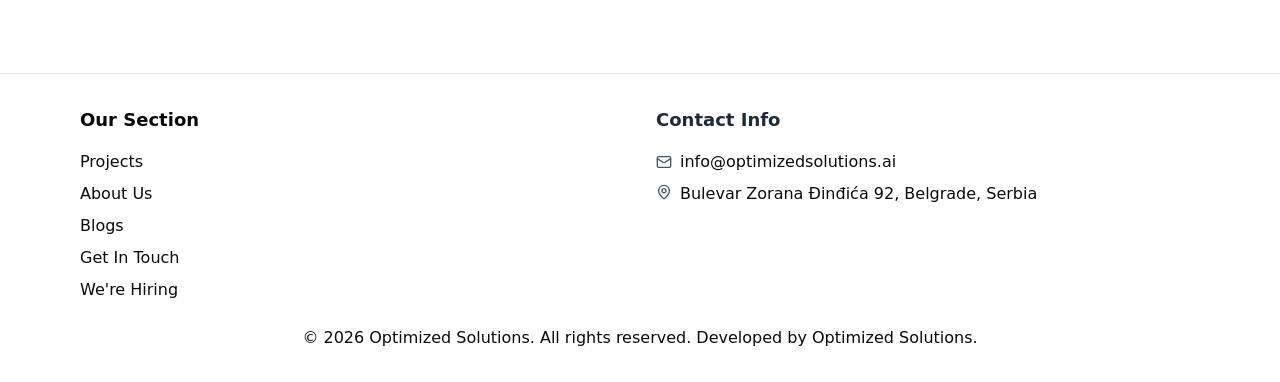
==== commit fcc2888d: "Updates" ====
--- a/index.html
+++ b/index.html
@@ -17,8 +17,8 @@
     <link href="https://fonts.googleapis.com/css2?family=Roboto:ital,wght@0,100..900;1,100..900&display=swap" rel="stylesheet"> -->
     <meta name="viewport" content="width=device-width, initial-scale=1.0" />
     <title>Optimized solutions</title>
-    <script type="module" crossorigin src="./assets/index-BfR66Q4l.js"></script>
-    <link rel="stylesheet" crossorigin href="./assets/index-XR6cagPe.css">
+    <script type="module" crossorigin src="./assets/index-J2yKNje4.js"></script>
+    <link rel="stylesheet" crossorigin href="./assets/index-r4XMGblY.css">
   </head>
   <body>
     <div id="root"></div>
--- a/assets/index-r4XMGblY.css
+++ b/assets/index-r4XMGblY.css
@@ -0,0 +1 @@
+/*! tailwindcss v4.1.4 | MIT License | https://tailwindcss.com */@layer properties{@supports (((-webkit-hyphens:none)) and (not (margin-trim:inline))) or ((-moz-orient:inline) and (not (color:rgb(from red r g b)))){*,:before,:after,::backdrop{--tw-rotate-x:initial;--tw-rotate-y:initial;--tw-rotate-z:initial;--tw-skew-x:initial;--tw-skew-y:initial;--tw-space-y-reverse:0;--tw-space-x-reverse:0;--tw-border-style:solid;--tw-leading:initial;--tw-font-weight:initial;--tw-shadow:0 0 #0000;--tw-shadow-color:initial;--tw-shadow-alpha:100%;--tw-inset-shadow:0 0 #0000;--tw-inset-shadow-color:initial;--tw-inset-shadow-alpha:100%;--tw-ring-color:initial;--tw-ring-shadow:0 0 #0000;--tw-inset-ring-color:initial;--tw-inset-ring-shadow:0 0 #0000;--tw-ring-inset:initial;--tw-ring-offset-width:0px;--tw-ring-offset-color:#fff;--tw-ring-offset-shadow:0 0 #0000;--tw-outline-style:solid;--tw-backdrop-blur:initial;--tw-backdrop-brightness:initial;--tw-backdrop-contrast:initial;--tw-backdrop-grayscale:initial;--tw-backdrop-hue-rotate:initial;--tw-backdrop-invert:initial;--tw-backdrop-opacity:initial;--tw-backdrop-saturate:initial;--tw-backdrop-sepia:initial;--tw-duration:initial}}}@layer theme{:root,:host{--font-sans:ui-sans-serif,system-ui,sans-serif,"Apple Color Emoji","Segoe UI Emoji","Segoe UI Symbol","Noto Color Emoji";--font-mono:ui-monospace,SFMono-Regular,Menlo,Monaco,Consolas,"Liberation Mono","Courier New",monospace;--color-red-500:oklch(63.7% .237 25.331);--color-blue-400:oklch(70.7% .165 254.624);--color-blue-500:oklch(62.3% .214 259.815);--color-blue-600:oklch(54.6% .245 262.881);--color-blue-900:oklch(37.9% .146 265.522);--color-indigo-600:oklch(51.1% .262 276.966);--color-indigo-800:oklch(39.8% .195 277.366);--color-gray-200:oklch(92.8% .006 264.531);--color-gray-300:oklch(87.2% .01 258.338);--color-gray-400:oklch(70.7% .022 261.325);--color-gray-500:oklch(55.1% .027 264.364);--color-gray-600:oklch(44.6% .03 256.802);--color-gray-700:oklch(37.3% .034 259.733);--color-gray-800:oklch(27.8% .033 256.848);--color-gray-900:oklch(21% .034 264.665);--color-gray-950:oklch(13% .028 261.692);--color-black:#000;--color-white:#fff;--spacing:.25rem;--container-md:28rem;--text-sm:.875rem;--text-sm--line-height:calc(1.25/.875);--text-base:1rem;--text-base--line-height: 1.5 ;--text-lg:1.125rem;--text-lg--line-height:calc(1.75/1.125);--text-xl:1.25rem;--text-xl--line-height:calc(1.75/1.25);--text-2xl:1.5rem;--text-2xl--line-height:calc(2/1.5);--text-3xl:1.875rem;--text-3xl--line-height: 1.2 ;--text-4xl:2.25rem;--text-4xl--line-height:calc(2.5/2.25);--text-5xl:3rem;--text-5xl--line-height:1;--text-7xl:4.5rem;--text-7xl--line-height:1;--font-weight-medium:500;--font-weight-semibold:600;--font-weight-bold:700;--font-weight-black:900;--leading-relaxed:1.625;--blur-md:12px;--default-transition-duration:.15s;--default-transition-timing-function:cubic-bezier(.4,0,.2,1);--default-font-family:var(--font-sans);--default-mono-font-family:var(--font-mono)}}@layer base{*,:after,:before,::backdrop{box-sizing:border-box;border:0 solid;margin:0;padding:0}::file-selector-button{box-sizing:border-box;border:0 solid;margin:0;padding:0}html,:host{-webkit-text-size-adjust:100%;-moz-tab-size:4;tab-size:4;line-height:1.5;font-family:var(--default-font-family,ui-sans-serif,system-ui,sans-serif,"Apple Color Emoji","Segoe UI Emoji","Segoe UI Symbol","Noto Color Emoji");font-feature-settings:var(--default-font-feature-settings,normal);font-variation-settings:var(--default-font-variation-settings,normal);-webkit-tap-highlight-color:transparent}hr{height:0;color:inherit;border-top-width:1px}abbr:where([title]){-webkit-text-decoration:underline dotted;text-decoration:underline dotted}h1,h2,h3,h4,h5,h6{font-size:inherit;font-weight:inherit}a{color:inherit;-webkit-text-decoration:inherit;text-decoration:inherit}b,strong{font-weight:bolder}code,kbd,samp,pre{font-family:var(--default-mono-font-family,ui-monospace,SFMono-Regular,Menlo,Monaco,Consolas,"Liberation Mono","Courier New",monospace);font-feature-settings:var(--default-mono-font-feature-settings,normal);font-variation-settings:var(--default-mono-font-variation-settings,normal);font-size:1em}small{font-size:80%}sub,sup{vertical-align:baseline;font-size:75%;line-height:0;position:relative}sub{bottom:-.25em}sup{top:-.5em}table{text-indent:0;border-color:inherit;border-collapse:collapse}:-moz-focusring{outline:auto}progress{vertical-align:baseline}summary{display:list-item}ol,ul,menu{list-style:none}img,svg,video,canvas,audio,iframe,embed,object{vertical-align:middle;display:block}img,video{max-width:100%;height:auto}button,input,select,optgroup,textarea{font:inherit;font-feature-settings:inherit;font-variation-settings:inherit;letter-spacing:inherit;color:inherit;opacity:1;background-color:#0000;border-radius:0}::file-selector-button{font:inherit;font-feature-settings:inherit;font-variation-settings:inherit;letter-spacing:inherit;color:inherit;opacity:1;background-color:#0000;border-radius:0}:where(select:is([multiple],[size])) optgroup{font-weight:bolder}:where(select:is([multiple],[size])) optgroup option{padding-inline-start:20px}::file-selector-button{margin-inline-end:4px}::placeholder{opacity:1}@supports (not ((-webkit-appearance:-apple-pay-button))) or (contain-intrinsic-size:1px){::placeholder{color:currentColor}@supports (color:color-mix(in lab,red,red)){::placeholder{color:color-mix(in oklab,currentcolor 50%,transparent)}}}textarea{resize:vertical}::-webkit-search-decoration{-webkit-appearance:none}::-webkit-date-and-time-value{min-height:1lh;text-align:inherit}::-webkit-datetime-edit{display:inline-flex}::-webkit-datetime-edit-fields-wrapper{padding:0}::-webkit-datetime-edit{padding-block:0}::-webkit-datetime-edit-year-field{padding-block:0}::-webkit-datetime-edit-month-field{padding-block:0}::-webkit-datetime-edit-day-field{padding-block:0}::-webkit-datetime-edit-hour-field{padding-block:0}::-webkit-datetime-edit-minute-field{padding-block:0}::-webkit-datetime-edit-second-field{padding-block:0}::-webkit-datetime-edit-millisecond-field{padding-block:0}::-webkit-datetime-edit-meridiem-field{padding-block:0}:-moz-ui-invalid{box-shadow:none}button,input:where([type=button],[type=reset],[type=submit]){-webkit-appearance:button;-moz-appearance:button;appearance:button}::file-selector-button{-webkit-appearance:button;-moz-appearance:button;appearance:button}::-webkit-inner-spin-button{height:auto}::-webkit-outer-spin-button{height:auto}[hidden]:where(:not([hidden=until-found])){display:none!important}*{border-color:var(--border);outline-color:var(--ring)}@supports (color:color-mix(in lab,red,red)){*{outline-color:color-mix(in oklab,var(--ring)50%,transparent)}}body{background-color:var(--background);color:var(--foreground)}}@layer components;@layer utilities{.\@container\/card-header{container:card-header/inline-size}.fixed{position:fixed}.static{position:static}.inset-0{inset:calc(var(--spacing)*0)}.z-50{z-index:50}.col-start-2{grid-column-start:2}.row-span-2{grid-row:span 2/span 2}.row-start-1{grid-row-start:1}.container{width:100%}@media (min-width:40rem){.container{max-width:40rem}}@media (min-width:48rem){.container{max-width:48rem}}@media (min-width:64rem){.container{max-width:64rem}}@media (min-width:80rem){.container{max-width:80rem}}@media (min-width:96rem){.container{max-width:96rem}}.m-294{margin:calc(var(--spacing)*294)}.m-469{margin:calc(var(--spacing)*469)}.m-496{margin:calc(var(--spacing)*496)}.m-505{margin:calc(var(--spacing)*505)}.m-573{margin:calc(var(--spacing)*573)}.m-579{margin:calc(var(--spacing)*579)}.m-588{margin:calc(var(--spacing)*588)}.m-596{margin:calc(var(--spacing)*596)}.m-625{margin:calc(var(--spacing)*625)}.m-796{margin:calc(var(--spacing)*796)}.m-820{margin:calc(var(--spacing)*820)}.m-931{margin:calc(var(--spacing)*931)}.m-957{margin:calc(var(--spacing)*957)}.m-984{margin:calc(var(--spacing)*984)}.m-1010{margin:calc(var(--spacing)*1010)}.m-1100{margin:calc(var(--spacing)*1100)}.m-1225{margin:calc(var(--spacing)*1225)}.m-1236{margin:calc(var(--spacing)*1236)}.m-1267{margin:calc(var(--spacing)*1267)}.m-1310{margin:calc(var(--spacing)*1310)}.m-1324{margin:calc(var(--spacing)*1324)}.m-1679{margin:calc(var(--spacing)*1679)}.m-1771{margin:calc(var(--spacing)*1771)}.m-1839{margin:calc(var(--spacing)*1839)}.m-1944{margin:calc(var(--spacing)*1944)}.m-2044{margin:calc(var(--spacing)*2044)}.m-2105{margin:calc(var(--spacing)*2105)}.m-2248{margin:calc(var(--spacing)*2248)}.m-2420{margin:calc(var(--spacing)*2420)}.m-2462{margin:calc(var(--spacing)*2462)}.m-2548{margin:calc(var(--spacing)*2548)}.m-2653{margin:calc(var(--spacing)*2653)}.m-2685{margin:calc(var(--spacing)*2685)}.m-2779{margin:calc(var(--spacing)*2779)}.m-2783{margin:calc(var(--spacing)*2783)}.m-2966{margin:calc(var(--spacing)*2966)}.m-3516{margin:calc(var(--spacing)*3516)}.m-3845{margin:calc(var(--spacing)*3845)}.m-3870{margin:calc(var(--spacing)*3870)}.m-4173{margin:calc(var(--spacing)*4173)}.m-4518{margin:calc(var(--spacing)*4518)}.m-4601{margin:calc(var(--spacing)*4601)}.m-5277{margin:calc(var(--spacing)*5277)}.m-5326{margin:calc(var(--spacing)*5326)}.m-6028{margin:calc(var(--spacing)*6028)}.mx-auto{margin-inline:auto}.my-20{margin-block:calc(var(--spacing)*20)}.mt-0\.5{margin-top:calc(var(--spacing)*.5)}.mt-1{margin-top:calc(var(--spacing)*1)}.mt-2{margin-top:calc(var(--spacing)*2)}.mt-4{margin-top:calc(var(--spacing)*4)}.mt-6{margin-top:calc(var(--spacing)*6)}.mt-8{margin-top:calc(var(--spacing)*8)}.mt-12{margin-top:calc(var(--spacing)*12)}.mb-2{margin-bottom:calc(var(--spacing)*2)}.mb-4{margin-bottom:calc(var(--spacing)*4)}.mb-5{margin-bottom:calc(var(--spacing)*5)}.mb-8{margin-bottom:calc(var(--spacing)*8)}.mb-12{margin-bottom:calc(var(--spacing)*12)}.ml-2{margin-left:calc(var(--spacing)*2)}.flex{display:flex}.grid{display:grid}.hidden{display:none}.inline-block{display:inline-block}.inline-flex{display:inline-flex}.field-sizing-content{field-sizing:content}.size-9{width:calc(var(--spacing)*9);height:calc(var(--spacing)*9)}.h-4{height:calc(var(--spacing)*4)}.h-6{height:calc(var(--spacing)*6)}.h-8{height:calc(var(--spacing)*8)}.h-9{height:calc(var(--spacing)*9)}.h-10{height:calc(var(--spacing)*10)}.h-40{height:calc(var(--spacing)*40)}.h-64{height:calc(var(--spacing)*64)}.h-auto{height:auto}.min-h-16{min-height:calc(var(--spacing)*16)}.min-h-\[100px\]{min-height:100px}.min-h-screen{min-height:100vh}.w-1\/3{width:33.3333%}.w-4{width:calc(var(--spacing)*4)}.w-6{width:calc(var(--spacing)*6)}.w-18{width:calc(var(--spacing)*18)}.w-40{width:calc(var(--spacing)*40)}.w-full{width:100%}.max-w-md{max-width:var(--container-md)}.min-w-0{min-width:calc(var(--spacing)*0)}.shrink-0{flex-shrink:0}.flex-grow,.grow{flex-grow:1}.transform{transform:var(--tw-rotate-x,)var(--tw-rotate-y,)var(--tw-rotate-z,)var(--tw-skew-x,)var(--tw-skew-y,)}.cursor-pointer{cursor:pointer}.auto-rows-min{grid-auto-rows:min-content}.grid-cols-1{grid-template-columns:repeat(1,minmax(0,1fr))}.grid-rows-\[auto_auto\]{grid-template-rows:auto auto}.flex-col{flex-direction:column}.flex-row{flex-direction:row}.flex-wrap{flex-wrap:wrap}.items-center{align-items:center}.items-start{align-items:flex-start}.justify-between{justify-content:space-between}.justify-center{justify-content:center}.gap-1\.5{gap:calc(var(--spacing)*1.5)}.gap-2{gap:calc(var(--spacing)*2)}.gap-4{gap:calc(var(--spacing)*4)}.gap-6{gap:calc(var(--spacing)*6)}.gap-8{gap:calc(var(--spacing)*8)}.gap-12{gap:calc(var(--spacing)*12)}:where(.space-y-2>:not(:last-child)){--tw-space-y-reverse:0;margin-block-start:calc(calc(var(--spacing)*2)*var(--tw-space-y-reverse));margin-block-end:calc(calc(var(--spacing)*2)*calc(1 - var(--tw-space-y-reverse)))}:where(.space-y-4>:not(:last-child)){--tw-space-y-reverse:0;margin-block-start:calc(calc(var(--spacing)*4)*var(--tw-space-y-reverse));margin-block-end:calc(calc(var(--spacing)*4)*calc(1 - var(--tw-space-y-reverse)))}:where(.space-y-6>:not(:last-child)){--tw-space-y-reverse:0;margin-block-start:calc(calc(var(--spacing)*6)*var(--tw-space-y-reverse));margin-block-end:calc(calc(var(--spacing)*6)*calc(1 - var(--tw-space-y-reverse)))}:where(.space-y-12>:not(:last-child)){--tw-space-y-reverse:0;margin-block-start:calc(calc(var(--spacing)*12)*var(--tw-space-y-reverse));margin-block-end:calc(calc(var(--spacing)*12)*calc(1 - var(--tw-space-y-reverse)))}:where(.space-x-6>:not(:last-child)){--tw-space-x-reverse:0;margin-inline-start:calc(calc(var(--spacing)*6)*var(--tw-space-x-reverse));margin-inline-end:calc(calc(var(--spacing)*6)*calc(1 - var(--tw-space-x-reverse)))}.self-start{align-self:flex-start}.justify-self-end{justify-self:flex-end}.overflow-hidden{overflow:hidden}.rounded-full{border-radius:3.40282e38px}.rounded-lg{border-radius:var(--radius)}.rounded-md{border-radius:calc(var(--radius) - 2px)}.rounded-xl{border-radius:calc(var(--radius) + 4px)}.rounded-t-lg{border-top-left-radius:var(--radius);border-top-right-radius:var(--radius)}.border{border-style:var(--tw-border-style);border-width:1px}.border-t{border-top-style:var(--tw-border-style);border-top-width:1px}.border-b{border-bottom-style:var(--tw-border-style);border-bottom-width:1px}.border-gray-200{border-color:var(--color-gray-200)}.border-gray-300{border-color:var(--color-gray-300)}.border-gray-600{border-color:var(--color-gray-600)}.border-gray-700{border-color:var(--color-gray-700)}.border-input{border-color:var(--input)}.border-red-500{border-color:var(--color-red-500)}.border-white\/10{border-color:#ffffff1a}@supports (color:color-mix(in lab,red,red)){.border-white\/10{border-color:color-mix(in oklab,var(--color-white)10%,transparent)}}.border-white\/20{border-color:#fff3}@supports (color:color-mix(in lab,red,red)){.border-white\/20{border-color:color-mix(in oklab,var(--color-white)20%,transparent)}}.bg-background{background-color:var(--background)}.bg-black{background-color:var(--color-black)}.bg-black\/20{background-color:#0003}@supports (color:color-mix(in lab,red,red)){.bg-black\/20{background-color:color-mix(in oklab,var(--color-black)20%,transparent)}}.bg-blue-500{background-color:var(--color-blue-500)}.bg-card{background-color:var(--card)}.bg-destructive{background-color:var(--destructive)}.bg-gray-700{background-color:var(--color-gray-700)}.bg-gray-800{background-color:var(--color-gray-800)}.bg-gray-900\/90{background-color:#101828e6}@supports (color:color-mix(in lab,red,red)){.bg-gray-900\/90{background-color:color-mix(in oklab,var(--color-gray-900)90%,transparent)}}.bg-indigo-600{background-color:var(--color-indigo-600)}.bg-primary{background-color:var(--primary)}.bg-secondary{background-color:var(--secondary)}.bg-transparent{background-color:#0000}.bg-white{background-color:var(--color-white)}.bg-white\/5{background-color:#ffffff0d}@supports (color:color-mix(in lab,red,red)){.bg-white\/5{background-color:color-mix(in oklab,var(--color-white)5%,transparent)}}.object-cover{object-fit:cover}.p-4{padding:calc(var(--spacing)*4)}.p-6{padding:calc(var(--spacing)*6)}.px-3{padding-inline:calc(var(--spacing)*3)}.px-4{padding-inline:calc(var(--spacing)*4)}.px-6{padding-inline:calc(var(--spacing)*6)}.px-8{padding-inline:calc(var(--spacing)*8)}.py-1{padding-block:calc(var(--spacing)*1)}.py-2{padding-block:calc(var(--spacing)*2)}.py-3{padding-block:calc(var(--spacing)*3)}.py-4{padding-block:calc(var(--spacing)*4)}.py-6{padding-block:calc(var(--spacing)*6)}.py-8{padding-block:calc(var(--spacing)*8)}.py-16{padding-block:calc(var(--spacing)*16)}.text-center{text-align:center}.text-2xl{font-size:var(--text-2xl);line-height:var(--tw-leading,var(--text-2xl--line-height))}.text-3xl{font-size:var(--text-3xl);line-height:var(--tw-leading,var(--text-3xl--line-height))}.text-4xl{font-size:var(--text-4xl);line-height:var(--tw-leading,var(--text-4xl--line-height))}.text-5xl{font-size:var(--text-5xl);line-height:var(--tw-leading,var(--text-5xl--line-height))}.text-base{font-size:var(--text-base);line-height:var(--tw-leading,var(--text-base--line-height))}.text-lg{font-size:var(--text-lg);line-height:var(--tw-leading,var(--text-lg--line-height))}.text-sm{font-size:var(--text-sm);line-height:var(--tw-leading,var(--text-sm--line-height))}.text-xl{font-size:var(--text-xl);line-height:var(--tw-leading,var(--text-xl--line-height))}.leading-none{--tw-leading:1;line-height:1}.leading-relaxed{--tw-leading:var(--leading-relaxed);line-height:var(--leading-relaxed)}.font-black{--tw-font-weight:var(--font-weight-black);font-weight:var(--font-weight-black)}.font-bold{--tw-font-weight:var(--font-weight-bold);font-weight:var(--font-weight-bold)}.font-medium{--tw-font-weight:var(--font-weight-medium);font-weight:var(--font-weight-medium)}.font-semibold{--tw-font-weight:var(--font-weight-semibold);font-weight:var(--font-weight-semibold)}.whitespace-nowrap{white-space:nowrap}.text-black{color:var(--color-black)}.text-blue-400{color:var(--color-blue-400)}.text-card-foreground{color:var(--card-foreground)}.text-gray-300{color:var(--color-gray-300)}.text-gray-400{color:var(--color-gray-400)}.text-gray-500{color:var(--color-gray-500)}.text-gray-600{color:var(--color-gray-600)}.text-gray-800{color:var(--color-gray-800)}.text-muted-foreground{color:var(--muted-foreground)}.text-primary{color:var(--primary)}.text-primary-foreground{color:var(--primary-foreground)}.text-red-500{color:var(--color-red-500)}.text-secondary-foreground{color:var(--secondary-foreground)}.text-white{color:var(--color-white)}.italic{font-style:italic}.underline-offset-4{text-underline-offset:4px}.shadow-lg{--tw-shadow:0 10px 15px -3px var(--tw-shadow-color,#0000001a),0 4px 6px -4px var(--tw-shadow-color,#0000001a);box-shadow:var(--tw-inset-shadow),var(--tw-inset-ring-shadow),var(--tw-ring-offset-shadow),var(--tw-ring-shadow),var(--tw-shadow)}.shadow-md{--tw-shadow:0 4px 6px -1px var(--tw-shadow-color,#0000001a),0 2px 4px -2px var(--tw-shadow-color,#0000001a);box-shadow:var(--tw-inset-shadow),var(--tw-inset-ring-shadow),var(--tw-ring-offset-shadow),var(--tw-ring-shadow),var(--tw-shadow)}.shadow-sm{--tw-shadow:0 1px 3px 0 var(--tw-shadow-color,#0000001a),0 1px 2px -1px var(--tw-shadow-color,#0000001a);box-shadow:var(--tw-inset-shadow),var(--tw-inset-ring-shadow),var(--tw-ring-offset-shadow),var(--tw-ring-shadow),var(--tw-shadow)}.shadow-xs{--tw-shadow:0 1px 2px 0 var(--tw-shadow-color,#0000000d);box-shadow:var(--tw-inset-shadow),var(--tw-inset-ring-shadow),var(--tw-ring-offset-shadow),var(--tw-ring-shadow),var(--tw-shadow)}.outline{outline-style:var(--tw-outline-style);outline-width:1px}.backdrop-blur-md{--tw-backdrop-blur:blur(var(--blur-md));-webkit-backdrop-filter:var(--tw-backdrop-blur,)var(--tw-backdrop-brightness,)var(--tw-backdrop-contrast,)var(--tw-backdrop-grayscale,)var(--tw-backdrop-hue-rotate,)var(--tw-backdrop-invert,)var(--tw-backdrop-opacity,)var(--tw-backdrop-saturate,)var(--tw-backdrop-sepia,);backdrop-filter:var(--tw-backdrop-blur,)var(--tw-backdrop-brightness,)var(--tw-backdrop-contrast,)var(--tw-backdrop-grayscale,)var(--tw-backdrop-hue-rotate,)var(--tw-backdrop-invert,)var(--tw-backdrop-opacity,)var(--tw-backdrop-saturate,)var(--tw-backdrop-sepia,)}.transition{transition-property:color,background-color,border-color,outline-color,text-decoration-color,fill,stroke,--tw-gradient-from,--tw-gradient-via,--tw-gradient-to,opacity,box-shadow,transform,translate,scale,rotate,filter,-webkit-backdrop-filter,backdrop-filter;transition-timing-function:var(--tw-ease,var(--default-transition-timing-function));transition-duration:var(--tw-duration,var(--default-transition-duration))}.transition-\[color\,box-shadow\]{transition-property:color,box-shadow;transition-timing-function:var(--tw-ease,var(--default-transition-timing-function));transition-duration:var(--tw-duration,var(--default-transition-duration))}.transition-all{transition-property:all;transition-timing-function:var(--tw-ease,var(--default-transition-timing-function));transition-duration:var(--tw-duration,var(--default-transition-duration))}.transition-colors{transition-property:color,background-color,border-color,outline-color,text-decoration-color,fill,stroke,--tw-gradient-from,--tw-gradient-via,--tw-gradient-to;transition-timing-function:var(--tw-ease,var(--default-transition-timing-function));transition-duration:var(--tw-duration,var(--default-transition-duration))}.transition-shadow{transition-property:box-shadow;transition-timing-function:var(--tw-ease,var(--default-transition-timing-function));transition-duration:var(--tw-duration,var(--default-transition-duration))}.duration-300{--tw-duration:.3s;transition-duration:.3s}.outline-none{--tw-outline-style:none;outline-style:none}.select-none{-webkit-user-select:none;user-select:none}.running{animation-play-state:running}.group-data-\[disabled\=true\]\:pointer-events-none:is(:where(.group)[data-disabled=true] *){pointer-events:none}.group-data-\[disabled\=true\]\:opacity-50:is(:where(.group)[data-disabled=true] *){opacity:.5}.peer-disabled\:cursor-not-allowed:is(:where(.peer):disabled~*){cursor:not-allowed}.peer-disabled\:opacity-50:is(:where(.peer):disabled~*){opacity:.5}.selection\:bg-primary ::selection{background-color:var(--primary)}.selection\:bg-primary::selection{background-color:var(--primary)}.selection\:text-primary-foreground ::selection{color:var(--primary-foreground)}.selection\:text-primary-foreground::selection{color:var(--primary-foreground)}.file\:inline-flex::file-selector-button{display:inline-flex}.file\:h-7::file-selector-button{height:calc(var(--spacing)*7)}.file\:border-0::file-selector-button{border-style:var(--tw-border-style);border-width:0}.file\:bg-transparent::file-selector-button{background-color:#0000}.file\:text-sm::file-selector-button{font-size:var(--text-sm);line-height:var(--tw-leading,var(--text-sm--line-height))}.file\:font-medium::file-selector-button{--tw-font-weight:var(--font-weight-medium);font-weight:var(--font-weight-medium)}.file\:text-foreground::file-selector-button{color:var(--foreground)}.placeholder\:text-muted-foreground::placeholder{color:var(--muted-foreground)}@media (hover:hover){.hover\:bg-accent:hover{background-color:var(--accent)}.hover\:bg-blue-600:hover{background-color:var(--color-blue-600)}.hover\:bg-blue-900:hover{background-color:var(--color-blue-900)}.hover\:bg-destructive\/90:hover{background-color:var(--destructive)}@supports (color:color-mix(in lab,red,red)){.hover\:bg-destructive\/90:hover{background-color:color-mix(in oklab,var(--destructive)90%,transparent)}}.hover\:bg-indigo-800:hover{background-color:var(--color-indigo-800)}.hover\:bg-primary\/90:hover{background-color:var(--primary)}@supports (color:color-mix(in lab,red,red)){.hover\:bg-primary\/90:hover{background-color:color-mix(in oklab,var(--primary)90%,transparent)}}.hover\:bg-secondary\/80:hover{background-color:var(--secondary)}@supports (color:color-mix(in lab,red,red)){.hover\:bg-secondary\/80:hover{background-color:color-mix(in oklab,var(--secondary)80%,transparent)}}.hover\:text-accent-foreground:hover{color:var(--accent-foreground)}.hover\:text-blue-400:hover{color:var(--color-blue-400)}.hover\:text-blue-500:hover{color:var(--color-blue-500)}.hover\:underline:hover{text-decoration-line:underline}.hover\:shadow-lg:hover{--tw-shadow:0 10px 15px -3px var(--tw-shadow-color,#0000001a),0 4px 6px -4px var(--tw-shadow-color,#0000001a);box-shadow:var(--tw-inset-shadow),var(--tw-inset-ring-shadow),var(--tw-ring-offset-shadow),var(--tw-ring-shadow),var(--tw-shadow)}}.focus-visible\:border-ring:focus-visible{border-color:var(--ring)}.focus-visible\:ring-\[3px\]:focus-visible{--tw-ring-shadow:var(--tw-ring-inset,)0 0 0 calc(3px + var(--tw-ring-offset-width))var(--tw-ring-color,currentcolor);box-shadow:var(--tw-inset-shadow),var(--tw-inset-ring-shadow),var(--tw-ring-offset-shadow),var(--tw-ring-shadow),var(--tw-shadow)}.focus-visible\:ring-destructive\/20:focus-visible{--tw-ring-color:var(--destructive)}@supports (color:color-mix(in lab,red,red)){.focus-visible\:ring-destructive\/20:focus-visible{--tw-ring-color:color-mix(in oklab,var(--destructive)20%,transparent)}}.focus-visible\:ring-ring\/50:focus-visible{--tw-ring-color:var(--ring)}@supports (color:color-mix(in lab,red,red)){.focus-visible\:ring-ring\/50:focus-visible{--tw-ring-color:color-mix(in oklab,var(--ring)50%,transparent)}}.disabled\:pointer-events-none:disabled{pointer-events:none}.disabled\:cursor-not-allowed:disabled{cursor:not-allowed}.disabled\:opacity-50:disabled{opacity:.5}.has-data-\[slot\=card-action\]\:grid-cols-\[1fr_auto\]:has([data-slot=card-action]){grid-template-columns:1fr auto}.has-\[\>svg\]\:px-2\.5:has(>svg){padding-inline:calc(var(--spacing)*2.5)}.has-\[\>svg\]\:px-3:has(>svg){padding-inline:calc(var(--spacing)*3)}.has-\[\>svg\]\:px-4:has(>svg){padding-inline:calc(var(--spacing)*4)}.aria-invalid\:border-destructive[aria-invalid=true]{border-color:var(--destructive)}.aria-invalid\:ring-destructive\/20[aria-invalid=true]{--tw-ring-color:var(--destructive)}@supports (color:color-mix(in lab,red,red)){.aria-invalid\:ring-destructive\/20[aria-invalid=true]{--tw-ring-color:color-mix(in oklab,var(--destructive)20%,transparent)}}@media (min-width:40rem){.sm\:flex-row{flex-direction:row}}@media (min-width:48rem){.md\:flex{display:flex}.md\:hidden{display:none}.md\:h-auto{height:auto}.md\:w-1\/3{width:33.3333%}.md\:w-2\/3{width:66.6667%}.md\:w-3\/4{width:75%}.md\:grid-cols-2{grid-template-columns:repeat(2,minmax(0,1fr))}.md\:grid-cols-3{grid-template-columns:repeat(3,minmax(0,1fr))}.md\:flex-row{flex-direction:row}.md\:px-10{padding-inline:calc(var(--spacing)*10)}.md\:text-7xl{font-size:var(--text-7xl);line-height:var(--tw-leading,var(--text-7xl--line-height))}.md\:text-sm{font-size:var(--text-sm);line-height:var(--tw-leading,var(--text-sm--line-height))}}@media (min-width:64rem){.lg\:px-20{padding-inline:calc(var(--spacing)*20)}}.dark\:border-gray-800:is(.dark *){border-color:var(--color-gray-800)}.dark\:border-input:is(.dark *){border-color:var(--input)}.dark\:bg-destructive\/60:is(.dark *){background-color:var(--destructive)}@supports (color:color-mix(in lab,red,red)){.dark\:bg-destructive\/60:is(.dark *){background-color:color-mix(in oklab,var(--destructive)60%,transparent)}}.dark\:bg-gray-900\/90:is(.dark *){background-color:#101828e6}@supports (color:color-mix(in lab,red,red)){.dark\:bg-gray-900\/90:is(.dark *){background-color:color-mix(in oklab,var(--color-gray-900)90%,transparent)}}.dark\:bg-gray-950:is(.dark *){background-color:var(--color-gray-950)}.dark\:bg-input\/30:is(.dark *){background-color:var(--input)}@supports (color:color-mix(in lab,red,red)){.dark\:bg-input\/30:is(.dark *){background-color:color-mix(in oklab,var(--input)30%,transparent)}}.dark\:bg-white:is(.dark *){background-color:var(--color-white)}.dark\:text-black:is(.dark *){color:var(--color-black)}.dark\:text-gray-300:is(.dark *){color:var(--color-gray-300)}.dark\:text-gray-400:is(.dark *){color:var(--color-gray-400)}.dark\:text-white:is(.dark *){color:var(--color-white)}@media (hover:hover){.dark\:hover\:bg-accent\/50:is(.dark *):hover{background-color:var(--accent)}@supports (color:color-mix(in lab,red,red)){.dark\:hover\:bg-accent\/50:is(.dark *):hover{background-color:color-mix(in oklab,var(--accent)50%,transparent)}}.dark\:hover\:bg-input\/50:is(.dark *):hover{background-color:var(--input)}@supports (color:color-mix(in lab,red,red)){.dark\:hover\:bg-input\/50:is(.dark *):hover{background-color:color-mix(in oklab,var(--input)50%,transparent)}}.dark\:hover\:text-blue-400:is(.dark *):hover{color:var(--color-blue-400)}}.dark\:focus-visible\:ring-destructive\/40:is(.dark *):focus-visible{--tw-ring-color:var(--destructive)}@supports (color:color-mix(in lab,red,red)){.dark\:focus-visible\:ring-destructive\/40:is(.dark *):focus-visible{--tw-ring-color:color-mix(in oklab,var(--destructive)40%,transparent)}}.dark\:aria-invalid\:ring-destructive\/40:is(.dark *)[aria-invalid=true]{--tw-ring-color:var(--destructive)}@supports (color:color-mix(in lab,red,red)){.dark\:aria-invalid\:ring-destructive\/40:is(.dark *)[aria-invalid=true]{--tw-ring-color:color-mix(in oklab,var(--destructive)40%,transparent)}}.\[\&_svg\]\:pointer-events-none svg{pointer-events:none}.\[\&_svg\]\:shrink-0 svg{flex-shrink:0}.\[\&_svg\:not\(\[class\*\=\'size-\'\]\)\]\:size-4 svg:not([class*=size-]){width:calc(var(--spacing)*4);height:calc(var(--spacing)*4)}.\[\.border-b\]\:pb-6.border-b{padding-bottom:calc(var(--spacing)*6)}.\[\.border-t\]\:pt-6.border-t{padding-top:calc(var(--spacing)*6)}}:root{--radius:.625rem;--background:oklch(1 0 0);--foreground:oklch(.145 0 0);--card:oklch(1 0 0);--card-foreground:oklch(.145 0 0);--popover:oklch(1 0 0);--popover-foreground:oklch(.145 0 0);--primary:oklch(.205 0 0);--primary-foreground:oklch(.985 0 0);--secondary:oklch(.97 0 0);--secondary-foreground:oklch(.205 0 0);--muted:oklch(.97 0 0);--muted-foreground:oklch(.556 0 0);--accent:oklch(.97 0 0);--accent-foreground:oklch(.205 0 0);--destructive:oklch(.577 .245 27.325);--border:oklch(.922 0 0);--input:oklch(.922 0 0);--ring:oklch(.708 0 0);--chart-1:oklch(.646 .222 41.116);--chart-2:oklch(.6 .118 184.704);--chart-3:oklch(.398 .07 227.392);--chart-4:oklch(.828 .189 84.429);--chart-5:oklch(.769 .188 70.08);--sidebar:oklch(.985 0 0);--sidebar-foreground:oklch(.145 0 0);--sidebar-primary:oklch(.205 0 0);--sidebar-primary-foreground:oklch(.985 0 0);--sidebar-accent:oklch(.97 0 0);--sidebar-accent-foreground:oklch(.205 0 0);--sidebar-border:oklch(.922 0 0);--sidebar-ring:oklch(.708 0 0)}.dark{--background:oklch(.145 0 0);--foreground:oklch(.985 0 0);--card:oklch(.205 0 0);--card-foreground:oklch(.985 0 0);--popover:oklch(.205 0 0);--popover-foreground:oklch(.985 0 0);--primary:oklch(.922 0 0);--primary-foreground:oklch(.205 0 0);--secondary:oklch(.269 0 0);--secondary-foreground:oklch(.985 0 0);--muted:oklch(.269 0 0);--muted-foreground:oklch(.708 0 0);--accent:oklch(.269 0 0);--accent-foreground:oklch(.985 0 0);--destructive:oklch(.704 .191 22.216);--border:oklch(1 0 0/10%);--input:oklch(1 0 0/15%);--ring:oklch(.556 0 0);--chart-1:oklch(.488 .243 264.376);--chart-2:oklch(.696 .17 162.48);--chart-3:oklch(.769 .188 70.08);--chart-4:oklch(.627 .265 303.9);--chart-5:oklch(.645 .246 16.439);--sidebar:oklch(.205 0 0);--sidebar-foreground:oklch(.985 0 0);--sidebar-primary:oklch(.488 .243 264.376);--sidebar-primary-foreground:oklch(.985 0 0);--sidebar-accent:oklch(.269 0 0);--sidebar-accent-foreground:oklch(.985 0 0);--sidebar-border:oklch(1 0 0/10%);--sidebar-ring:oklch(.556 0 0)}@property --tw-rotate-x{syntax:"*";inherits:false}@property --tw-rotate-y{syntax:"*";inherits:false}@property --tw-rotate-z{syntax:"*";inherits:false}@property --tw-skew-x{syntax:"*";inherits:false}@property --tw-skew-y{syntax:"*";inherits:false}@property --tw-space-y-reverse{syntax:"*";inherits:false;initial-value:0}@property --tw-space-x-reverse{syntax:"*";inherits:false;initial-value:0}@property --tw-border-style{syntax:"*";inherits:false;initial-value:solid}@property --tw-leading{syntax:"*";inherits:false}@property --tw-font-weight{syntax:"*";inherits:false}@property --tw-shadow{syntax:"*";inherits:false;initial-value:0 0 #0000}@property --tw-shadow-color{syntax:"*";inherits:false}@property --tw-shadow-alpha{syntax:"<percentage>";inherits:false;initial-value:100%}@property --tw-inset-shadow{syntax:"*";inherits:false;initial-value:0 0 #0000}@property --tw-inset-shadow-color{syntax:"*";inherits:false}@property --tw-inset-shadow-alpha{syntax:"<percentage>";inherits:false;initial-value:100%}@property --tw-ring-color{syntax:"*";inherits:false}@property --tw-ring-shadow{syntax:"*";inherits:false;initial-value:0 0 #0000}@property --tw-inset-ring-color{syntax:"*";inherits:false}@property --tw-inset-ring-shadow{syntax:"*";inherits:false;initial-value:0 0 #0000}@property --tw-ring-inset{syntax:"*";inherits:false}@property --tw-ring-offset-width{syntax:"<length>";inherits:false;initial-value:0}@property --tw-ring-offset-color{syntax:"*";inherits:false;initial-value:#fff}@property --tw-ring-offset-shadow{syntax:"*";inherits:false;initial-value:0 0 #0000}@property --tw-outline-style{syntax:"*";inherits:false;initial-value:solid}@property --tw-backdrop-blur{syntax:"*";inherits:false}@property --tw-backdrop-brightness{syntax:"*";inherits:false}@property --tw-backdrop-contrast{syntax:"*";inherits:false}@property --tw-backdrop-grayscale{syntax:"*";inherits:false}@property --tw-backdrop-hue-rotate{syntax:"*";inherits:false}@property --tw-backdrop-invert{syntax:"*";inherits:false}@property --tw-backdrop-opacity{syntax:"*";inherits:false}@property --tw-backdrop-saturate{syntax:"*";inherits:false}@property --tw-backdrop-sepia{syntax:"*";inherits:false}@property --tw-duration{syntax:"*";inherits:false}
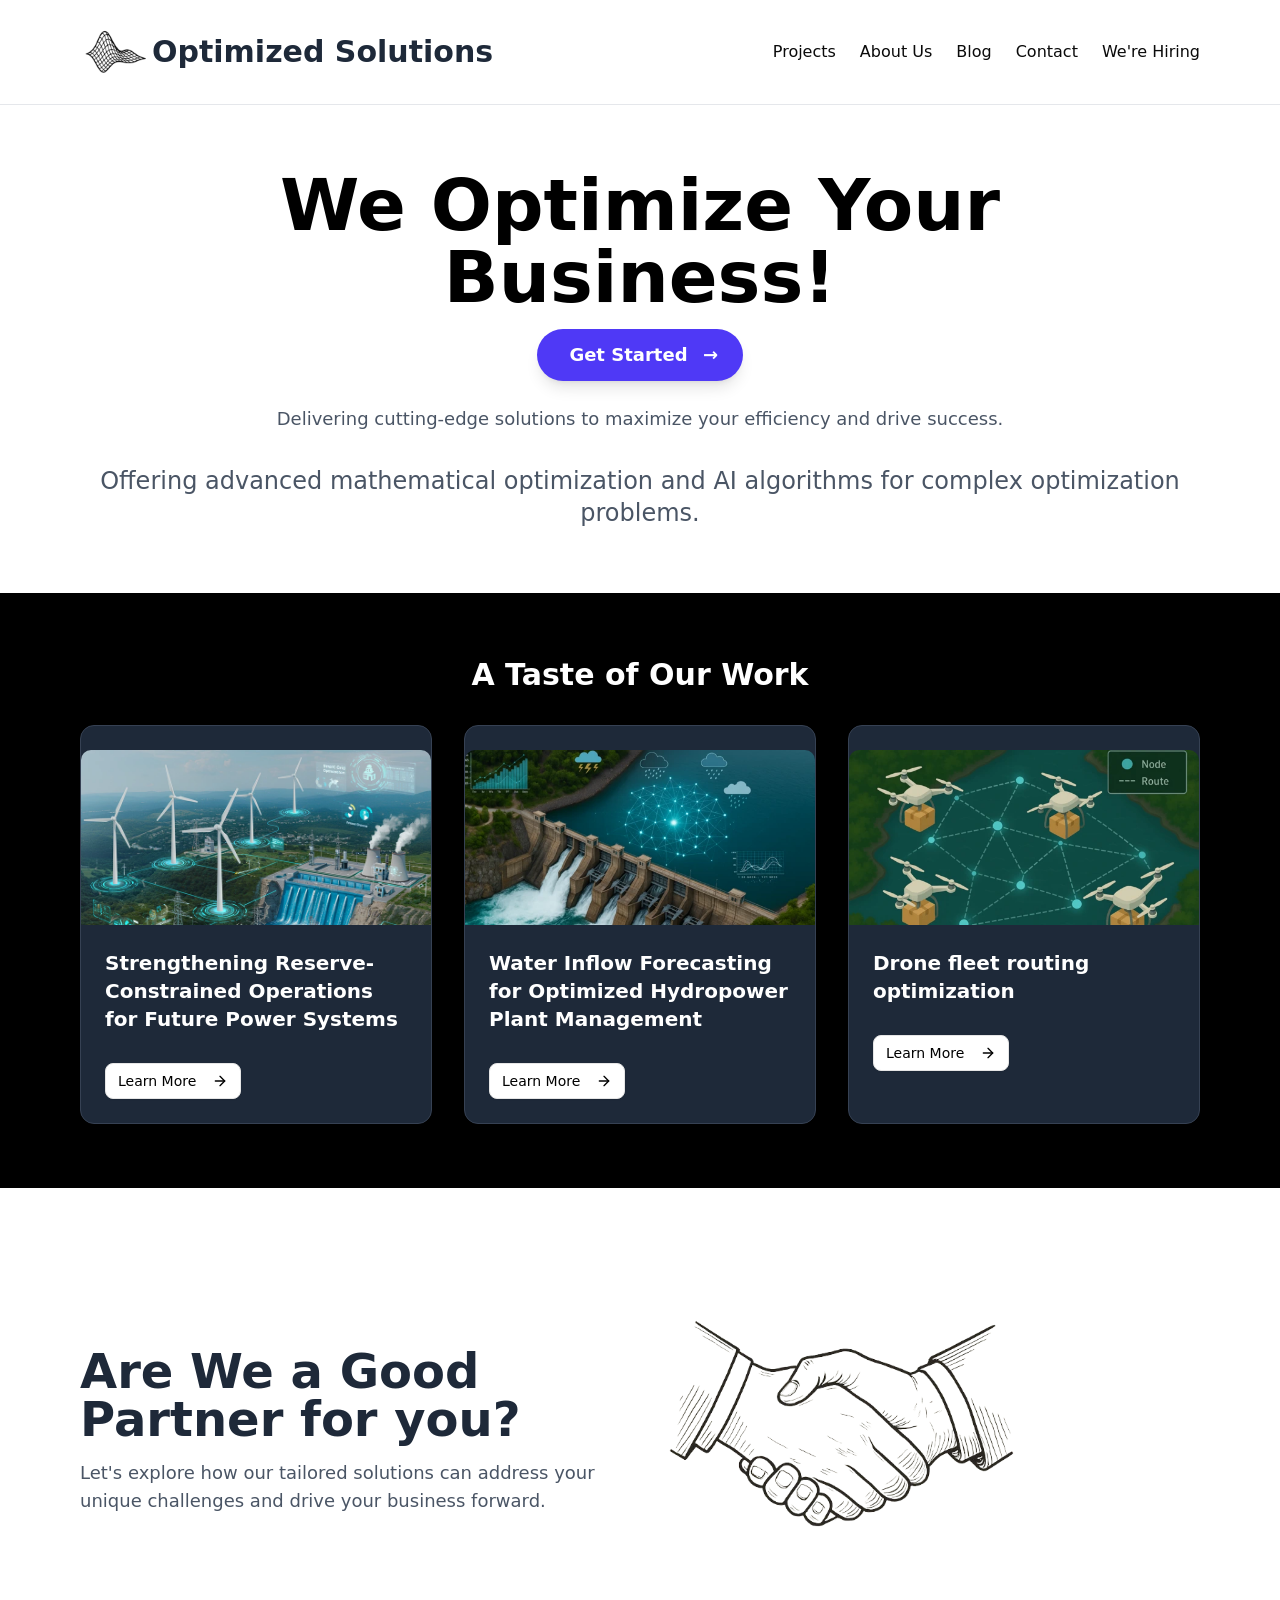
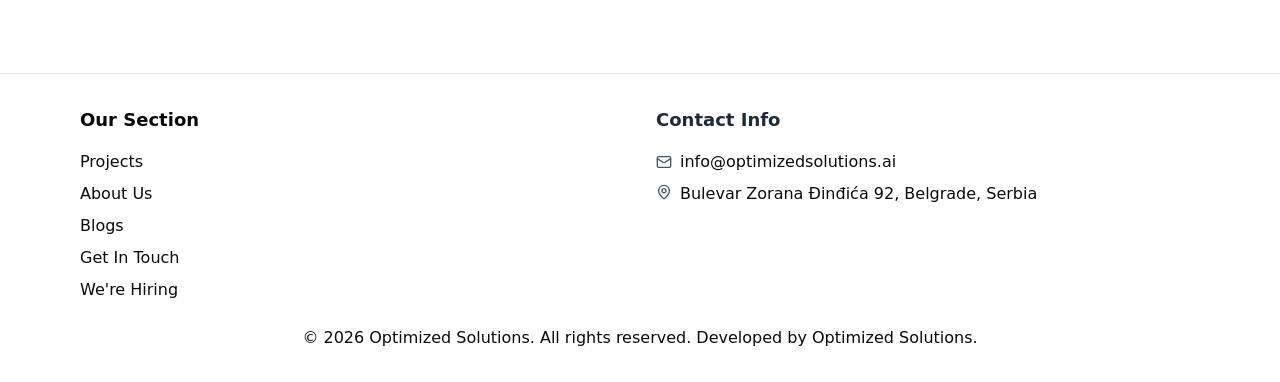
==== commit 078383ac: "Updates" ====
--- a/index.html
+++ b/index.html
@@ -17,7 +17,7 @@
     <link href="https://fonts.googleapis.com/css2?family=Roboto:ital,wght@0,100..900;1,100..900&display=swap" rel="stylesheet"> -->
     <meta name="viewport" content="width=device-width, initial-scale=1.0" />
     <title>Optimized solutions</title>
-    <script type="module" crossorigin src="./assets/index-J2yKNje4.js"></script>
+    <script type="module" crossorigin src="./assets/index-DgqgjFFq.js"></script>
     <link rel="stylesheet" crossorigin href="./assets/index-r4XMGblY.css">
   </head>
   <body>
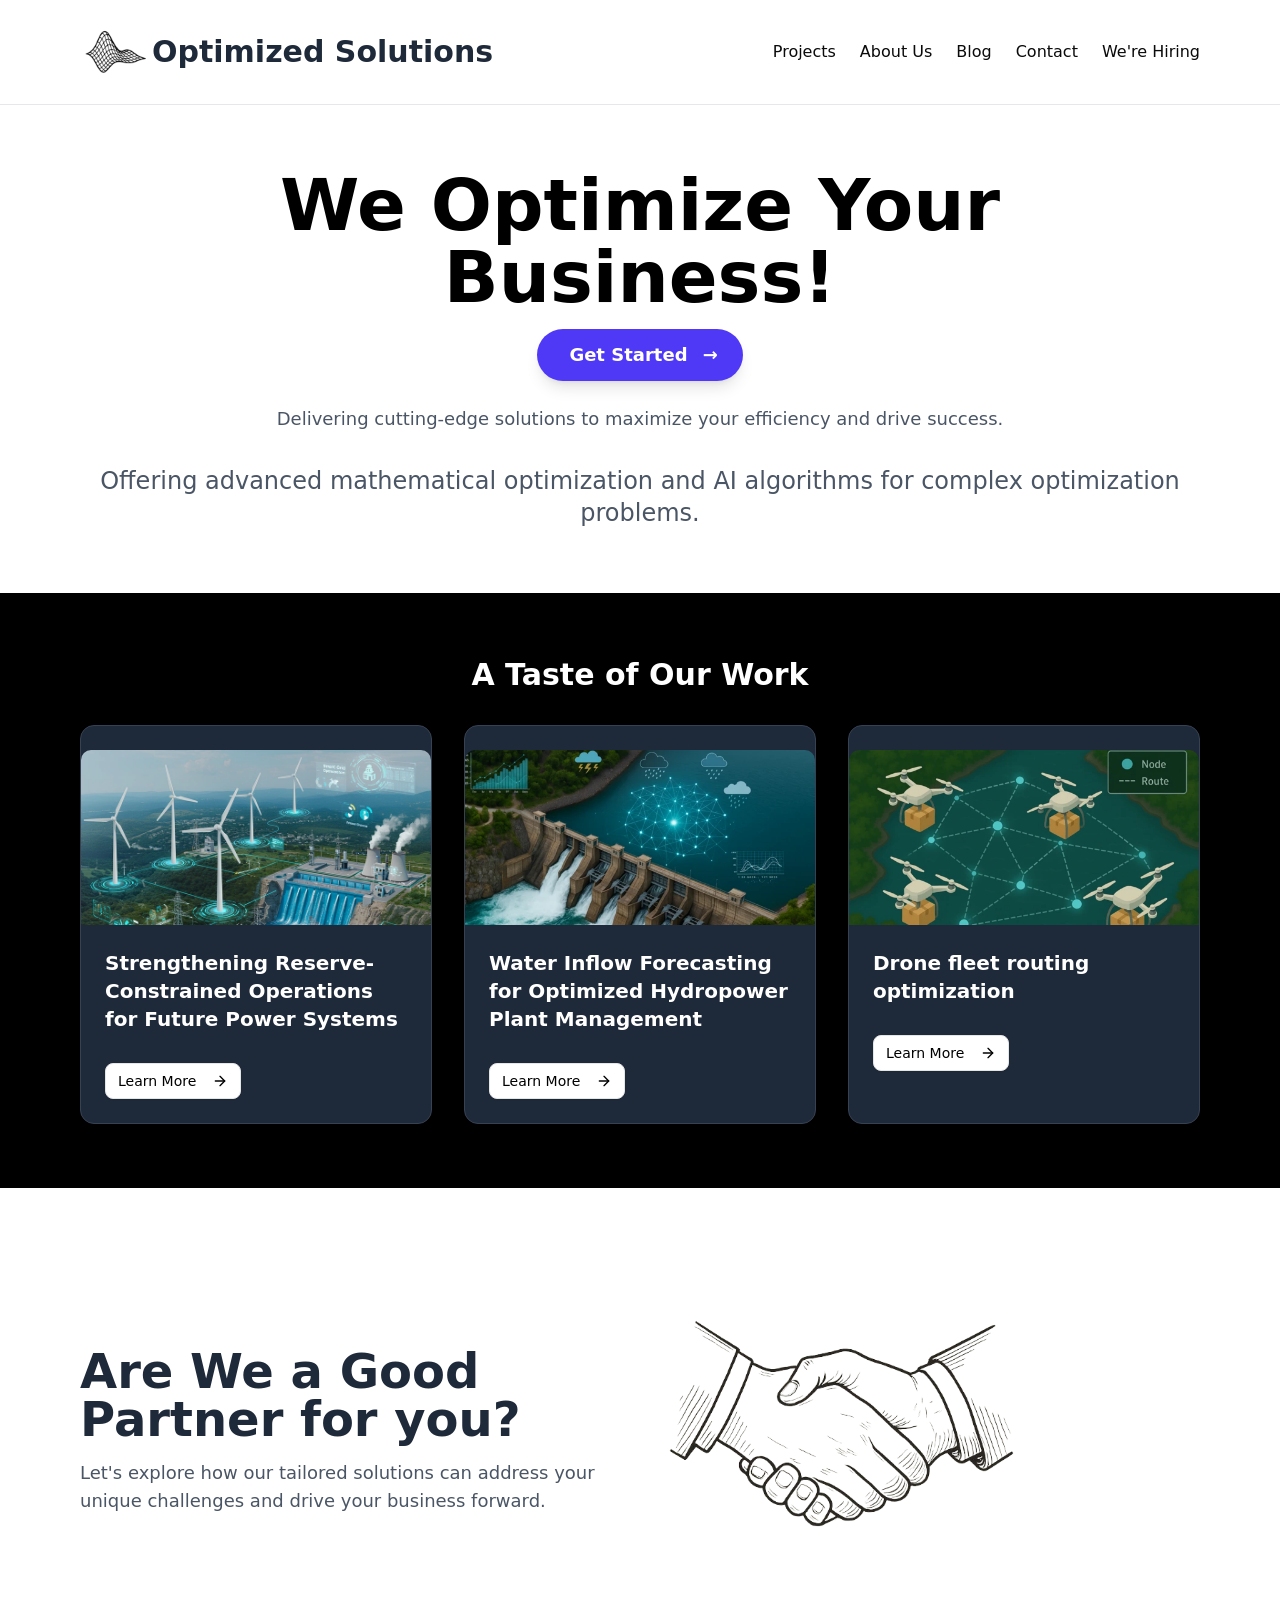
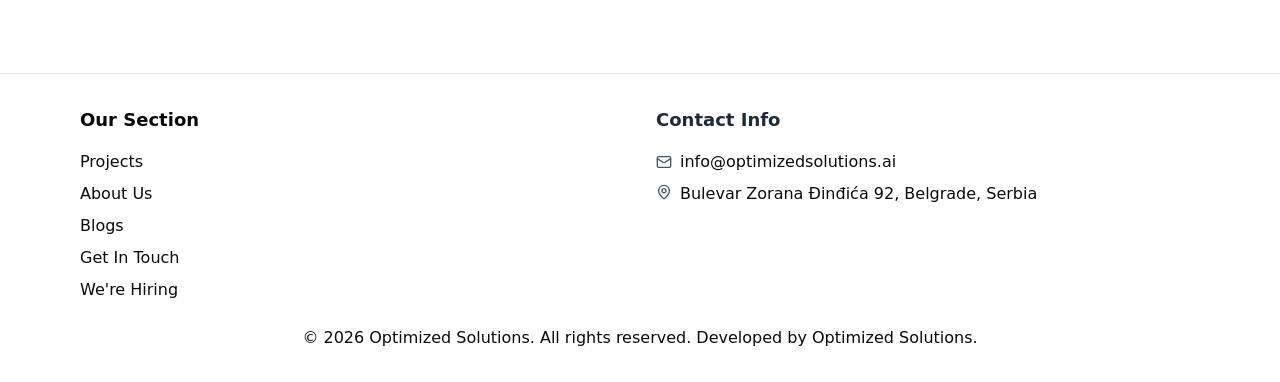
==== commit d524ed1f: "Updates" ====
--- a/index.html
+++ b/index.html
@@ -17,7 +17,7 @@
     <link href="https://fonts.googleapis.com/css2?family=Roboto:ital,wght@0,100..900;1,100..900&display=swap" rel="stylesheet"> -->
     <meta name="viewport" content="width=device-width, initial-scale=1.0" />
     <title>Optimized solutions</title>
-    <script type="module" crossorigin src="./assets/index-DgqgjFFq.js"></script>
+    <script type="module" crossorigin src="./assets/index-BaH_Anc_.js"></script>
     <link rel="stylesheet" crossorigin href="./assets/index-r4XMGblY.css">
   </head>
   <body>
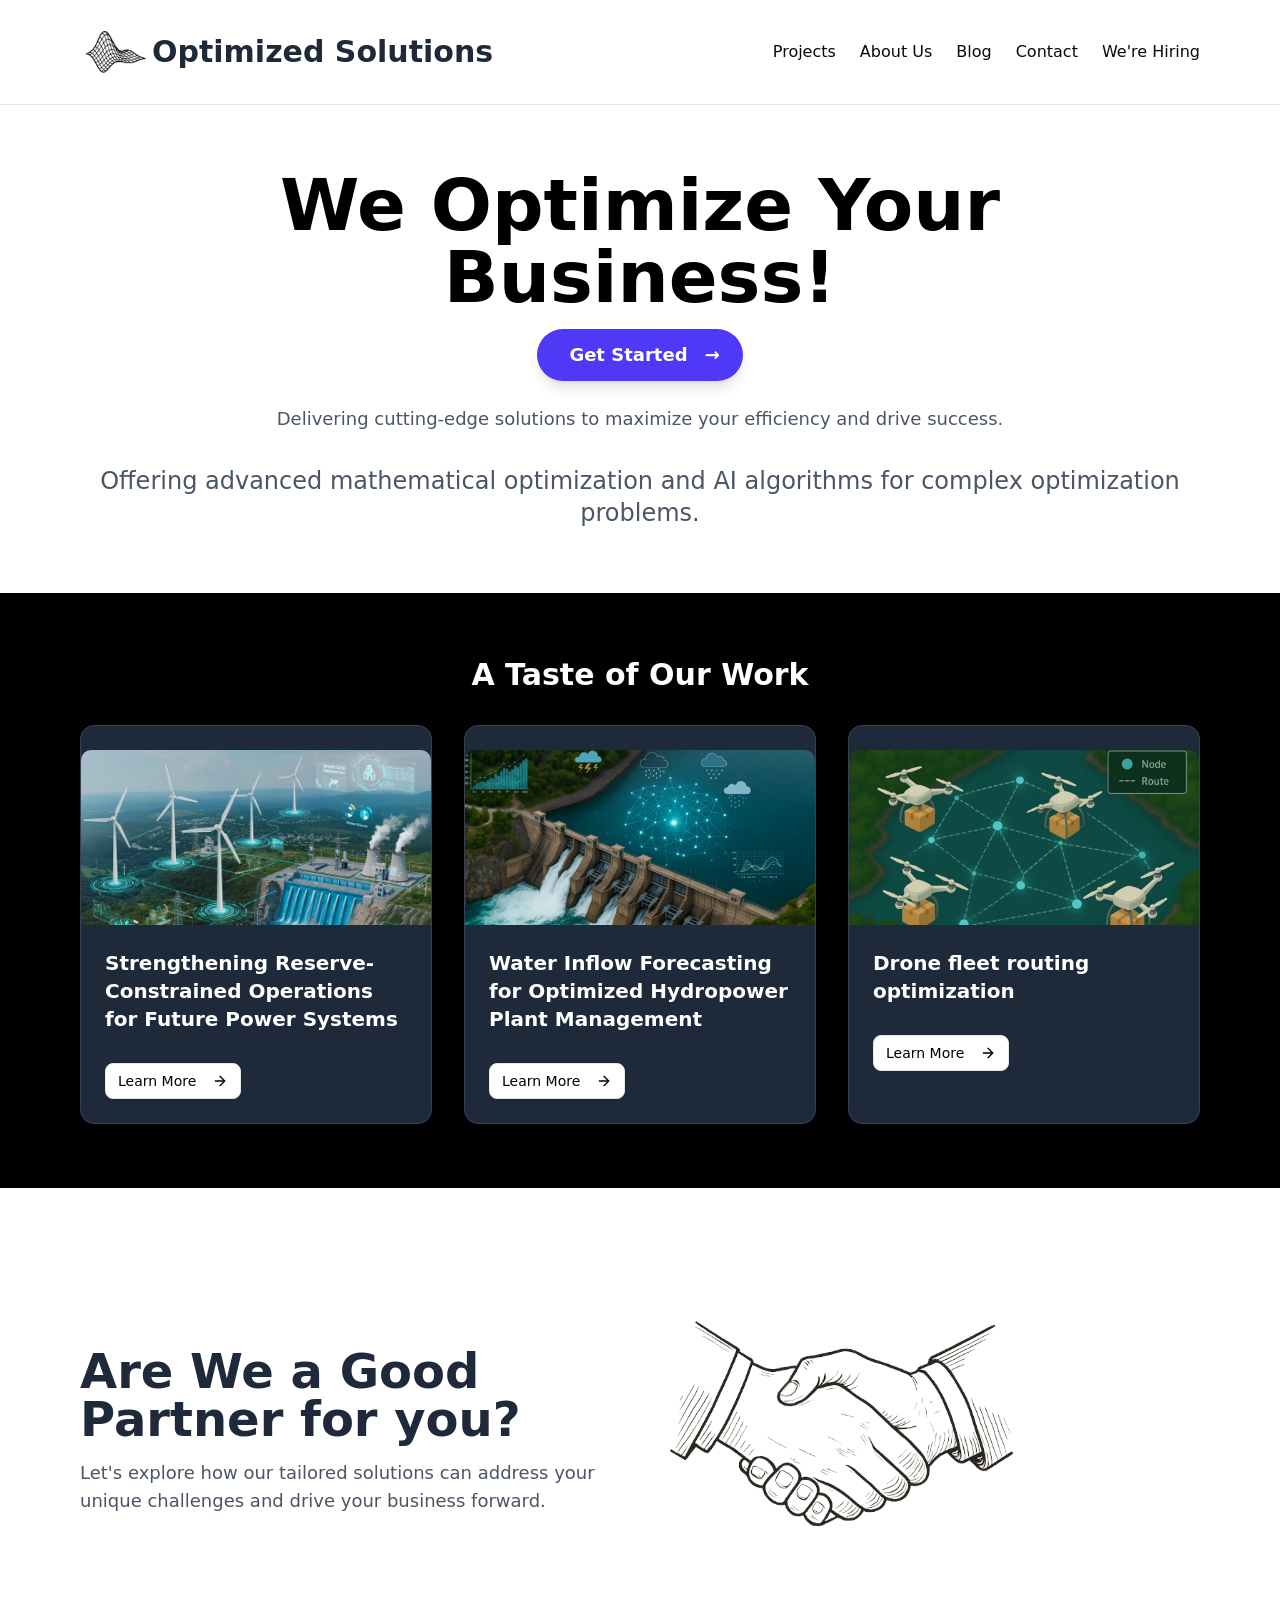
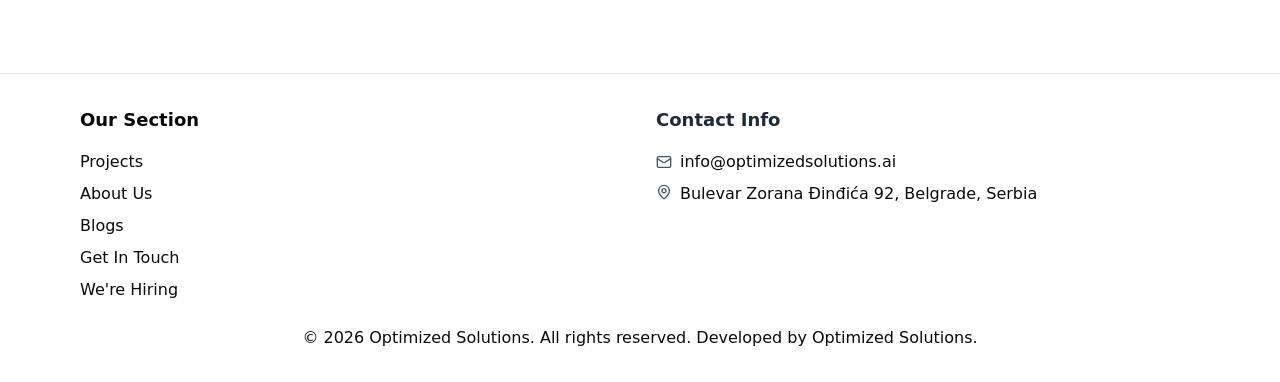
==== commit 56713df0: "Updates" ====
--- a/index.html
+++ b/index.html
@@ -17,7 +17,7 @@
     <link href="https://fonts.googleapis.com/css2?family=Roboto:ital,wght@0,100..900;1,100..900&display=swap" rel="stylesheet"> -->
     <meta name="viewport" content="width=device-width, initial-scale=1.0" />
     <title>Optimized solutions</title>
-    <script type="module" crossorigin src="./assets/index-BaH_Anc_.js"></script>
+    <script type="module" crossorigin src="./assets/index-BcyZIYu2.js"></script>
     <link rel="stylesheet" crossorigin href="./assets/index-r4XMGblY.css">
   </head>
   <body>
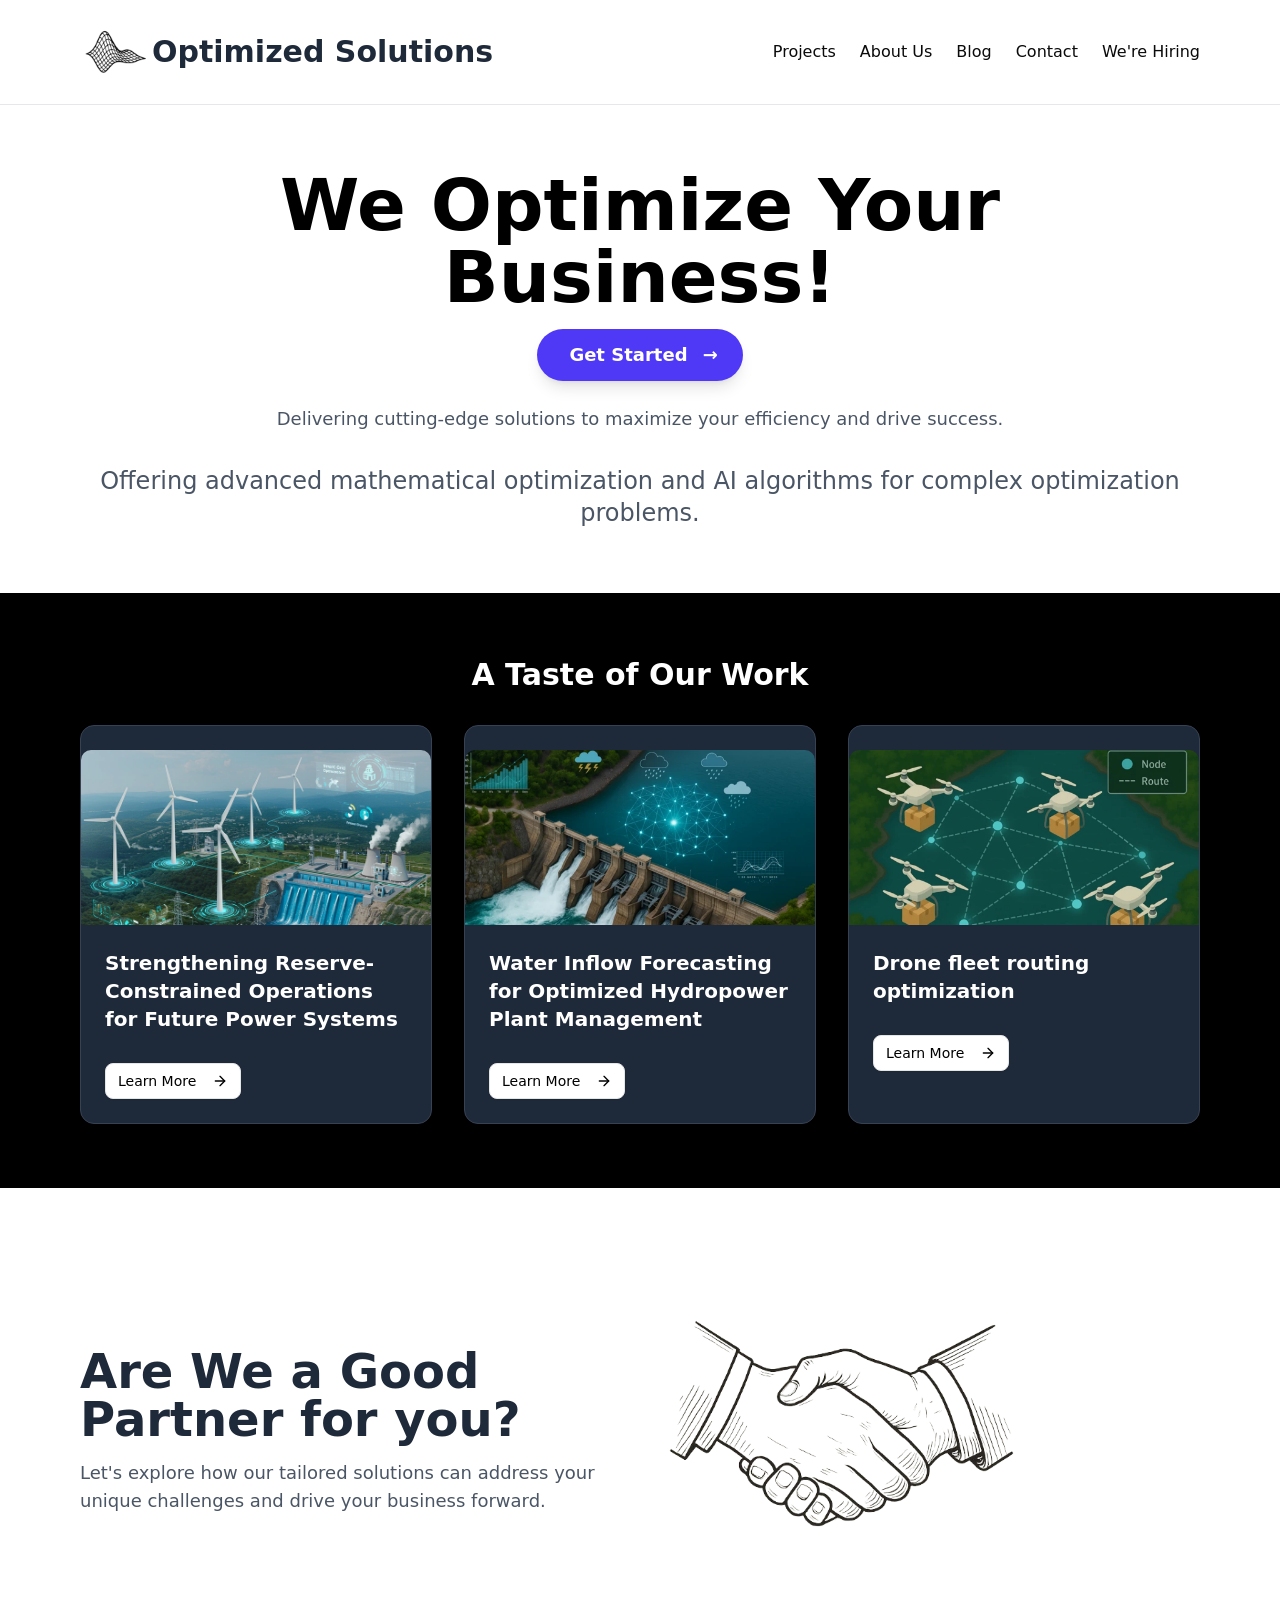
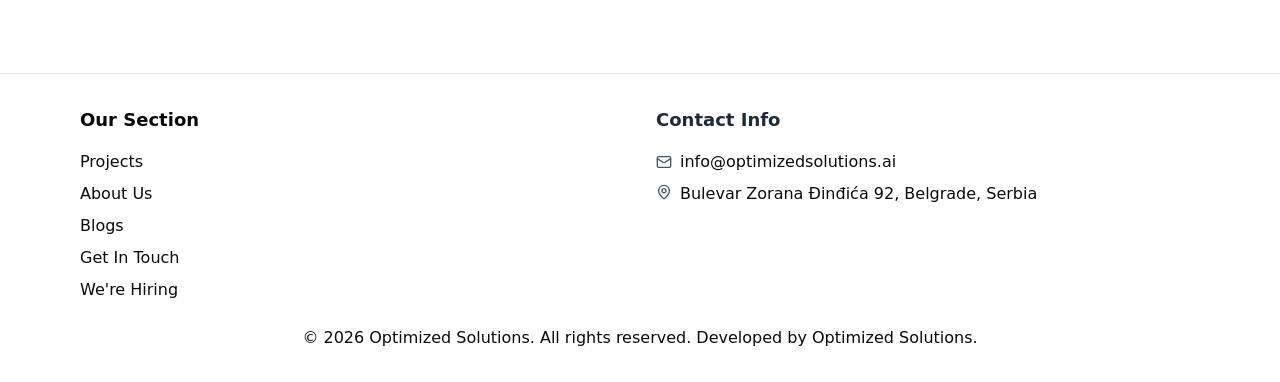
==== commit fda9cf8e: "Updates" ====
--- a/index.html
+++ b/index.html
@@ -17,7 +17,7 @@
     <link href="https://fonts.googleapis.com/css2?family=Roboto:ital,wght@0,100..900;1,100..900&display=swap" rel="stylesheet"> -->
     <meta name="viewport" content="width=device-width, initial-scale=1.0" />
     <title>Optimized solutions</title>
-    <script type="module" crossorigin src="./assets/index-BcyZIYu2.js"></script>
+    <script type="module" crossorigin src="./assets/index-DXIqL_9O.js"></script>
     <link rel="stylesheet" crossorigin href="./assets/index-r4XMGblY.css">
   </head>
   <body>
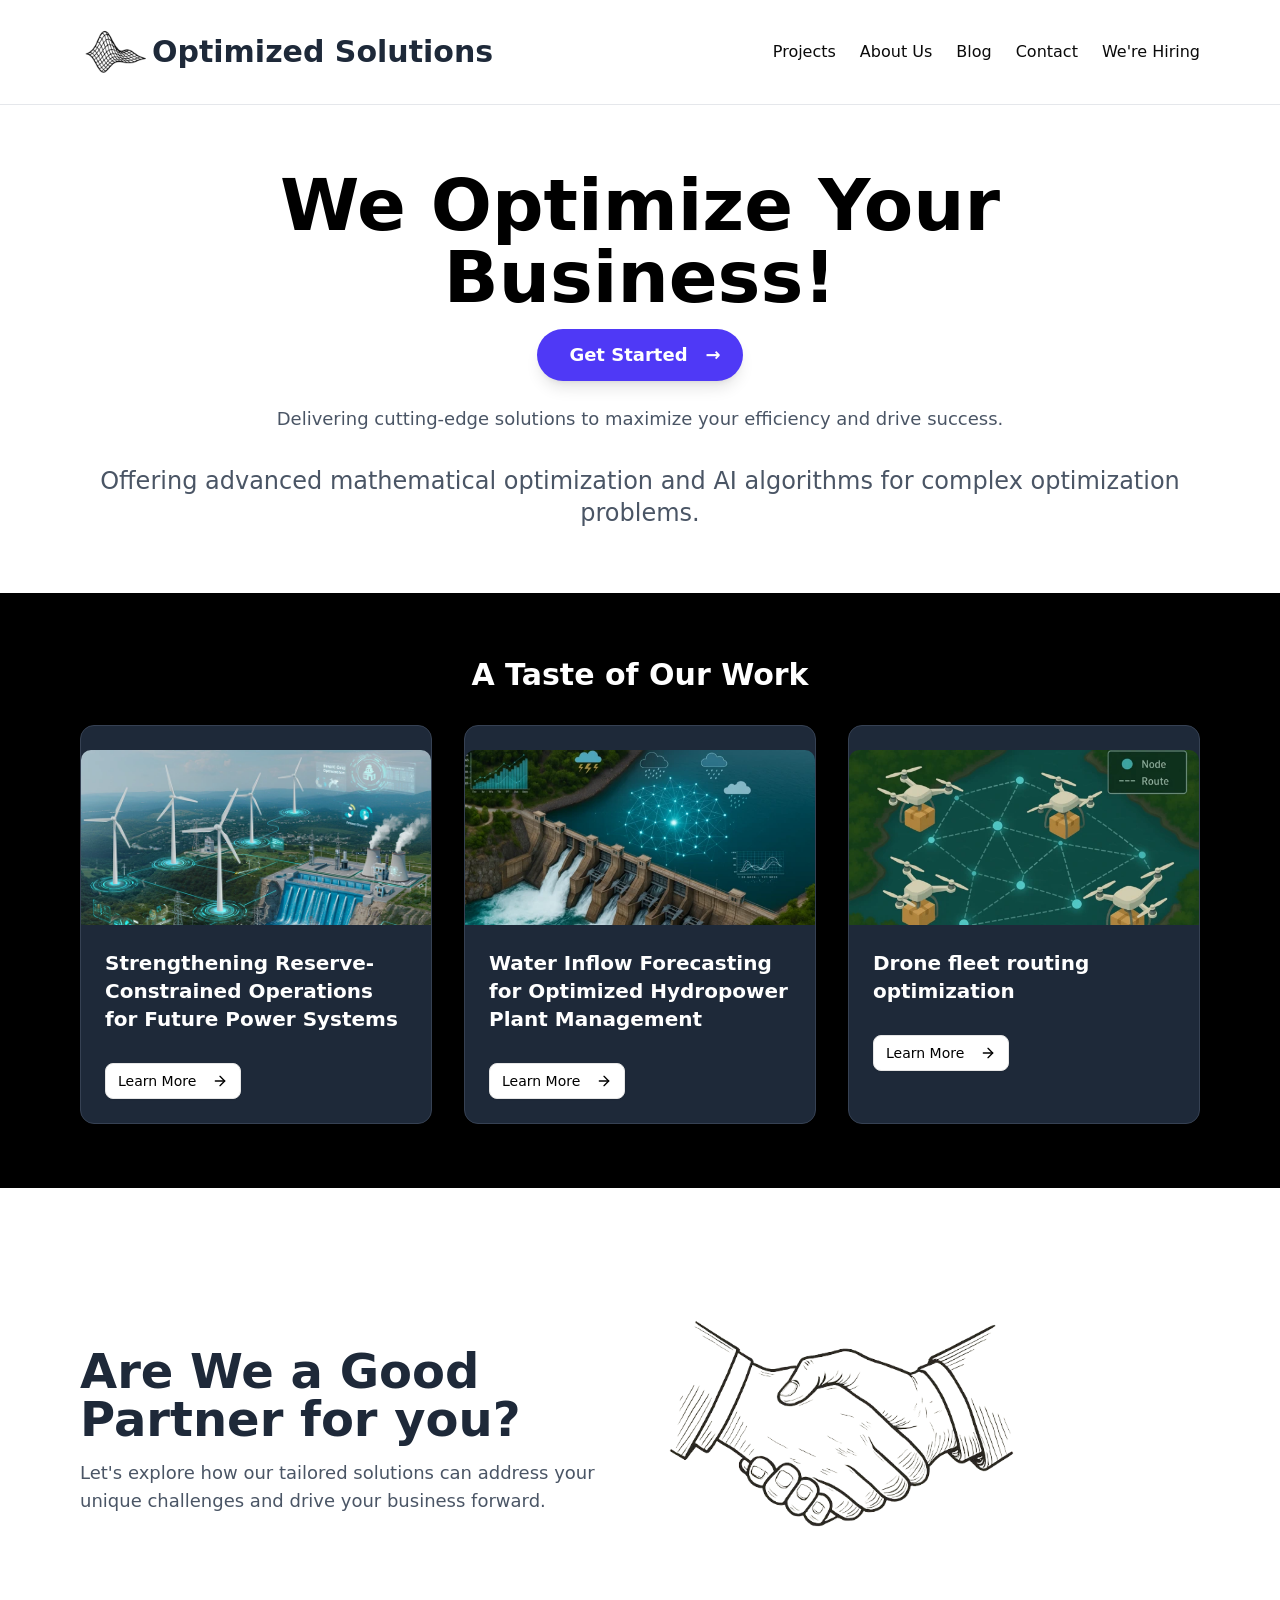
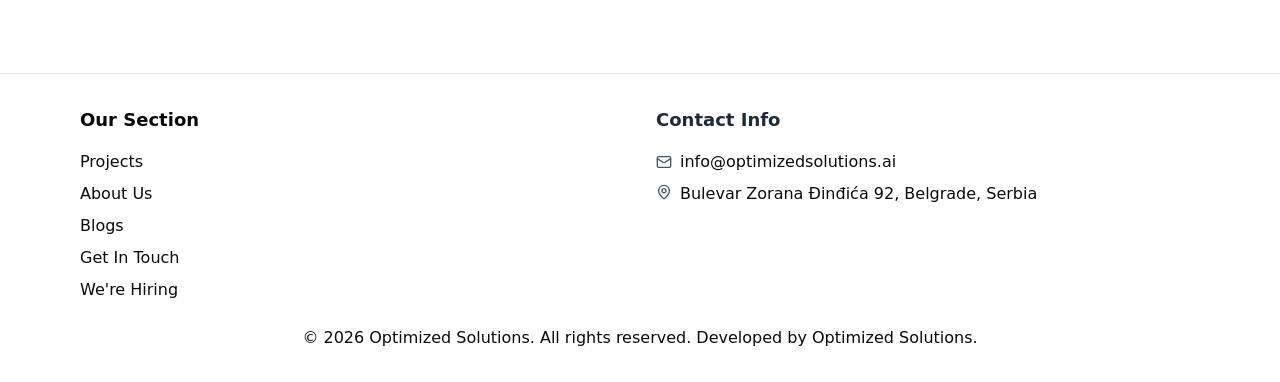
==== commit 7d68d407: "Updates" ====
--- a/index.html
+++ b/index.html
@@ -17,8 +17,8 @@
     <link href="https://fonts.googleapis.com/css2?family=Roboto:ital,wght@0,100..900;1,100..900&display=swap" rel="stylesheet"> -->
     <meta name="viewport" content="width=device-width, initial-scale=1.0" />
     <title>Optimized solutions</title>
-    <script type="module" crossorigin src="./assets/index-DXIqL_9O.js"></script>
-    <link rel="stylesheet" crossorigin href="./assets/index-r4XMGblY.css">
+    <script type="module" crossorigin src="./assets/index-XWLyl6i4.js"></script>
+    <link rel="stylesheet" crossorigin href="./assets/index-DVKM-p67.css">
   </head>
   <body>
     <div id="root"></div>
--- a/assets/index-DVKM-p67.css
+++ b/assets/index-DVKM-p67.css
@@ -0,0 +1 @@
+/*! tailwindcss v4.1.4 | MIT License | https://tailwindcss.com */@layer properties{@supports (((-webkit-hyphens:none)) and (not (margin-trim:inline))) or ((-moz-orient:inline) and (not (color:rgb(from red r g b)))){*,:before,:after,::backdrop{--tw-rotate-x:initial;--tw-rotate-y:initial;--tw-rotate-z:initial;--tw-skew-x:initial;--tw-skew-y:initial;--tw-space-y-reverse:0;--tw-space-x-reverse:0;--tw-border-style:solid;--tw-leading:initial;--tw-font-weight:initial;--tw-shadow:0 0 #0000;--tw-shadow-color:initial;--tw-shadow-alpha:100%;--tw-inset-shadow:0 0 #0000;--tw-inset-shadow-color:initial;--tw-inset-shadow-alpha:100%;--tw-ring-color:initial;--tw-ring-shadow:0 0 #0000;--tw-inset-ring-color:initial;--tw-inset-ring-shadow:0 0 #0000;--tw-ring-inset:initial;--tw-ring-offset-width:0px;--tw-ring-offset-color:#fff;--tw-ring-offset-shadow:0 0 #0000;--tw-outline-style:solid;--tw-backdrop-blur:initial;--tw-backdrop-brightness:initial;--tw-backdrop-contrast:initial;--tw-backdrop-grayscale:initial;--tw-backdrop-hue-rotate:initial;--tw-backdrop-invert:initial;--tw-backdrop-opacity:initial;--tw-backdrop-saturate:initial;--tw-backdrop-sepia:initial;--tw-duration:initial}}}@layer theme{:root,:host{--font-sans:ui-sans-serif,system-ui,sans-serif,"Apple Color Emoji","Segoe UI Emoji","Segoe UI Symbol","Noto Color Emoji";--font-mono:ui-monospace,SFMono-Regular,Menlo,Monaco,Consolas,"Liberation Mono","Courier New",monospace;--color-red-500:oklch(63.7% .237 25.331);--color-blue-400:oklch(70.7% .165 254.624);--color-blue-500:oklch(62.3% .214 259.815);--color-blue-600:oklch(54.6% .245 262.881);--color-blue-900:oklch(37.9% .146 265.522);--color-indigo-600:oklch(51.1% .262 276.966);--color-indigo-800:oklch(39.8% .195 277.366);--color-gray-200:oklch(92.8% .006 264.531);--color-gray-300:oklch(87.2% .01 258.338);--color-gray-400:oklch(70.7% .022 261.325);--color-gray-500:oklch(55.1% .027 264.364);--color-gray-600:oklch(44.6% .03 256.802);--color-gray-700:oklch(37.3% .034 259.733);--color-gray-800:oklch(27.8% .033 256.848);--color-gray-900:oklch(21% .034 264.665);--color-gray-950:oklch(13% .028 261.692);--color-black:#000;--color-white:#fff;--spacing:.25rem;--container-md:28rem;--text-sm:.875rem;--text-sm--line-height:calc(1.25/.875);--text-base:1rem;--text-base--line-height: 1.5 ;--text-lg:1.125rem;--text-lg--line-height:calc(1.75/1.125);--text-xl:1.25rem;--text-xl--line-height:calc(1.75/1.25);--text-2xl:1.5rem;--text-2xl--line-height:calc(2/1.5);--text-3xl:1.875rem;--text-3xl--line-height: 1.2 ;--text-4xl:2.25rem;--text-4xl--line-height:calc(2.5/2.25);--text-5xl:3rem;--text-5xl--line-height:1;--text-7xl:4.5rem;--text-7xl--line-height:1;--font-weight-medium:500;--font-weight-semibold:600;--font-weight-bold:700;--font-weight-black:900;--leading-relaxed:1.625;--blur-md:12px;--default-transition-duration:.15s;--default-transition-timing-function:cubic-bezier(.4,0,.2,1);--default-font-family:var(--font-sans);--default-mono-font-family:var(--font-mono)}}@layer base{*,:after,:before,::backdrop{box-sizing:border-box;border:0 solid;margin:0;padding:0}::file-selector-button{box-sizing:border-box;border:0 solid;margin:0;padding:0}html,:host{-webkit-text-size-adjust:100%;-moz-tab-size:4;tab-size:4;line-height:1.5;font-family:var(--default-font-family,ui-sans-serif,system-ui,sans-serif,"Apple Color Emoji","Segoe UI Emoji","Segoe UI Symbol","Noto Color Emoji");font-feature-settings:var(--default-font-feature-settings,normal);font-variation-settings:var(--default-font-variation-settings,normal);-webkit-tap-highlight-color:transparent}hr{height:0;color:inherit;border-top-width:1px}abbr:where([title]){-webkit-text-decoration:underline dotted;text-decoration:underline dotted}h1,h2,h3,h4,h5,h6{font-size:inherit;font-weight:inherit}a{color:inherit;-webkit-text-decoration:inherit;text-decoration:inherit}b,strong{font-weight:bolder}code,kbd,samp,pre{font-family:var(--default-mono-font-family,ui-monospace,SFMono-Regular,Menlo,Monaco,Consolas,"Liberation Mono","Courier New",monospace);font-feature-settings:var(--default-mono-font-feature-settings,normal);font-variation-settings:var(--default-mono-font-variation-settings,normal);font-size:1em}small{font-size:80%}sub,sup{vertical-align:baseline;font-size:75%;line-height:0;position:relative}sub{bottom:-.25em}sup{top:-.5em}table{text-indent:0;border-color:inherit;border-collapse:collapse}:-moz-focusring{outline:auto}progress{vertical-align:baseline}summary{display:list-item}ol,ul,menu{list-style:none}img,svg,video,canvas,audio,iframe,embed,object{vertical-align:middle;display:block}img,video{max-width:100%;height:auto}button,input,select,optgroup,textarea{font:inherit;font-feature-settings:inherit;font-variation-settings:inherit;letter-spacing:inherit;color:inherit;opacity:1;background-color:#0000;border-radius:0}::file-selector-button{font:inherit;font-feature-settings:inherit;font-variation-settings:inherit;letter-spacing:inherit;color:inherit;opacity:1;background-color:#0000;border-radius:0}:where(select:is([multiple],[size])) optgroup{font-weight:bolder}:where(select:is([multiple],[size])) optgroup option{padding-inline-start:20px}::file-selector-button{margin-inline-end:4px}::placeholder{opacity:1}@supports (not ((-webkit-appearance:-apple-pay-button))) or (contain-intrinsic-size:1px){::placeholder{color:currentColor}@supports (color:color-mix(in lab,red,red)){::placeholder{color:color-mix(in oklab,currentcolor 50%,transparent)}}}textarea{resize:vertical}::-webkit-search-decoration{-webkit-appearance:none}::-webkit-date-and-time-value{min-height:1lh;text-align:inherit}::-webkit-datetime-edit{display:inline-flex}::-webkit-datetime-edit-fields-wrapper{padding:0}::-webkit-datetime-edit{padding-block:0}::-webkit-datetime-edit-year-field{padding-block:0}::-webkit-datetime-edit-month-field{padding-block:0}::-webkit-datetime-edit-day-field{padding-block:0}::-webkit-datetime-edit-hour-field{padding-block:0}::-webkit-datetime-edit-minute-field{padding-block:0}::-webkit-datetime-edit-second-field{padding-block:0}::-webkit-datetime-edit-millisecond-field{padding-block:0}::-webkit-datetime-edit-meridiem-field{padding-block:0}:-moz-ui-invalid{box-shadow:none}button,input:where([type=button],[type=reset],[type=submit]){-webkit-appearance:button;-moz-appearance:button;appearance:button}::file-selector-button{-webkit-appearance:button;-moz-appearance:button;appearance:button}::-webkit-inner-spin-button{height:auto}::-webkit-outer-spin-button{height:auto}[hidden]:where(:not([hidden=until-found])){display:none!important}*{border-color:var(--border);outline-color:var(--ring)}@supports (color:color-mix(in lab,red,red)){*{outline-color:color-mix(in oklab,var(--ring)50%,transparent)}}body{background-color:var(--background);color:var(--foreground)}}@layer components;@layer utilities{.\@container\/card-header{container:card-header/inline-size}.fixed{position:fixed}.static{position:static}.inset-0{inset:calc(var(--spacing)*0)}.z-50{z-index:50}.col-start-2{grid-column-start:2}.row-span-2{grid-row:span 2/span 2}.row-start-1{grid-row-start:1}.container{width:100%}@media (min-width:40rem){.container{max-width:40rem}}@media (min-width:48rem){.container{max-width:48rem}}@media (min-width:64rem){.container{max-width:64rem}}@media (min-width:80rem){.container{max-width:80rem}}@media (min-width:96rem){.container{max-width:96rem}}.m-294{margin:calc(var(--spacing)*294)}.m-469{margin:calc(var(--spacing)*469)}.m-496{margin:calc(var(--spacing)*496)}.m-505{margin:calc(var(--spacing)*505)}.m-573{margin:calc(var(--spacing)*573)}.m-579{margin:calc(var(--spacing)*579)}.m-588{margin:calc(var(--spacing)*588)}.m-596{margin:calc(var(--spacing)*596)}.m-625{margin:calc(var(--spacing)*625)}.m-796{margin:calc(var(--spacing)*796)}.m-820{margin:calc(var(--spacing)*820)}.m-931{margin:calc(var(--spacing)*931)}.m-957{margin:calc(var(--spacing)*957)}.m-984{margin:calc(var(--spacing)*984)}.m-1010{margin:calc(var(--spacing)*1010)}.m-1100{margin:calc(var(--spacing)*1100)}.m-1225{margin:calc(var(--spacing)*1225)}.m-1236{margin:calc(var(--spacing)*1236)}.m-1267{margin:calc(var(--spacing)*1267)}.m-1310{margin:calc(var(--spacing)*1310)}.m-1324{margin:calc(var(--spacing)*1324)}.m-1679{margin:calc(var(--spacing)*1679)}.m-1771{margin:calc(var(--spacing)*1771)}.m-1839{margin:calc(var(--spacing)*1839)}.m-1944{margin:calc(var(--spacing)*1944)}.m-2044{margin:calc(var(--spacing)*2044)}.m-2105{margin:calc(var(--spacing)*2105)}.m-2248{margin:calc(var(--spacing)*2248)}.m-2420{margin:calc(var(--spacing)*2420)}.m-2462{margin:calc(var(--spacing)*2462)}.m-2548{margin:calc(var(--spacing)*2548)}.m-2653{margin:calc(var(--spacing)*2653)}.m-2685{margin:calc(var(--spacing)*2685)}.m-2779{margin:calc(var(--spacing)*2779)}.m-2783{margin:calc(var(--spacing)*2783)}.m-2966{margin:calc(var(--spacing)*2966)}.m-3516{margin:calc(var(--spacing)*3516)}.m-3845{margin:calc(var(--spacing)*3845)}.m-3870{margin:calc(var(--spacing)*3870)}.m-4173{margin:calc(var(--spacing)*4173)}.m-4518{margin:calc(var(--spacing)*4518)}.m-4601{margin:calc(var(--spacing)*4601)}.m-5277{margin:calc(var(--spacing)*5277)}.m-5326{margin:calc(var(--spacing)*5326)}.m-6028{margin:calc(var(--spacing)*6028)}.mx-auto{margin-inline:auto}.my-20{margin-block:calc(var(--spacing)*20)}.mt-0\.5{margin-top:calc(var(--spacing)*.5)}.mt-1{margin-top:calc(var(--spacing)*1)}.mt-2{margin-top:calc(var(--spacing)*2)}.mt-4{margin-top:calc(var(--spacing)*4)}.mt-6{margin-top:calc(var(--spacing)*6)}.mt-8{margin-top:calc(var(--spacing)*8)}.mt-12{margin-top:calc(var(--spacing)*12)}.mb-2{margin-bottom:calc(var(--spacing)*2)}.mb-4{margin-bottom:calc(var(--spacing)*4)}.mb-5{margin-bottom:calc(var(--spacing)*5)}.mb-8{margin-bottom:calc(var(--spacing)*8)}.mb-12{margin-bottom:calc(var(--spacing)*12)}.ml-2{margin-left:calc(var(--spacing)*2)}.flex{display:flex}.grid{display:grid}.hidden{display:none}.inline-block{display:inline-block}.inline-flex{display:inline-flex}.field-sizing-content{field-sizing:content}.size-9{width:calc(var(--spacing)*9);height:calc(var(--spacing)*9)}.h-4{height:calc(var(--spacing)*4)}.h-6{height:calc(var(--spacing)*6)}.h-8{height:calc(var(--spacing)*8)}.h-9{height:calc(var(--spacing)*9)}.h-10{height:calc(var(--spacing)*10)}.h-40{height:calc(var(--spacing)*40)}.h-64{height:calc(var(--spacing)*64)}.h-auto{height:auto}.min-h-16{min-height:calc(var(--spacing)*16)}.min-h-\[100px\]{min-height:100px}.min-h-screen{min-height:100vh}.w-1\/3{width:33.3333%}.w-4{width:calc(var(--spacing)*4)}.w-6{width:calc(var(--spacing)*6)}.w-18{width:calc(var(--spacing)*18)}.w-40{width:calc(var(--spacing)*40)}.w-full{width:100%}.max-w-md{max-width:var(--container-md)}.min-w-0{min-width:calc(var(--spacing)*0)}.shrink-0{flex-shrink:0}.flex-grow,.grow{flex-grow:1}.transform{transform:var(--tw-rotate-x,)var(--tw-rotate-y,)var(--tw-rotate-z,)var(--tw-skew-x,)var(--tw-skew-y,)}.cursor-pointer{cursor:pointer}.auto-rows-min{grid-auto-rows:min-content}.grid-cols-1{grid-template-columns:repeat(1,minmax(0,1fr))}.grid-rows-\[auto_auto\]{grid-template-rows:auto auto}.flex-col{flex-direction:column}.flex-row{flex-direction:row}.flex-wrap{flex-wrap:wrap}.items-center{align-items:center}.items-start{align-items:flex-start}.justify-between{justify-content:space-between}.justify-center{justify-content:center}.gap-1\.5{gap:calc(var(--spacing)*1.5)}.gap-2{gap:calc(var(--spacing)*2)}.gap-4{gap:calc(var(--spacing)*4)}.gap-6{gap:calc(var(--spacing)*6)}.gap-8{gap:calc(var(--spacing)*8)}.gap-12{gap:calc(var(--spacing)*12)}:where(.space-y-2>:not(:last-child)){--tw-space-y-reverse:0;margin-block-start:calc(calc(var(--spacing)*2)*var(--tw-space-y-reverse));margin-block-end:calc(calc(var(--spacing)*2)*calc(1 - var(--tw-space-y-reverse)))}:where(.space-y-4>:not(:last-child)){--tw-space-y-reverse:0;margin-block-start:calc(calc(var(--spacing)*4)*var(--tw-space-y-reverse));margin-block-end:calc(calc(var(--spacing)*4)*calc(1 - var(--tw-space-y-reverse)))}:where(.space-y-6>:not(:last-child)){--tw-space-y-reverse:0;margin-block-start:calc(calc(var(--spacing)*6)*var(--tw-space-y-reverse));margin-block-end:calc(calc(var(--spacing)*6)*calc(1 - var(--tw-space-y-reverse)))}:where(.space-y-12>:not(:last-child)){--tw-space-y-reverse:0;margin-block-start:calc(calc(var(--spacing)*12)*var(--tw-space-y-reverse));margin-block-end:calc(calc(var(--spacing)*12)*calc(1 - var(--tw-space-y-reverse)))}:where(.space-x-6>:not(:last-child)){--tw-space-x-reverse:0;margin-inline-start:calc(calc(var(--spacing)*6)*var(--tw-space-x-reverse));margin-inline-end:calc(calc(var(--spacing)*6)*calc(1 - var(--tw-space-x-reverse)))}.self-start{align-self:flex-start}.justify-self-end{justify-self:flex-end}.overflow-hidden{overflow:hidden}.rounded-full{border-radius:3.40282e38px}.rounded-lg{border-radius:var(--radius)}.rounded-md{border-radius:calc(var(--radius) - 2px)}.rounded-xl{border-radius:calc(var(--radius) + 4px)}.rounded-t-lg{border-top-left-radius:var(--radius);border-top-right-radius:var(--radius)}.border{border-style:var(--tw-border-style);border-width:1px}.border-t{border-top-style:var(--tw-border-style);border-top-width:1px}.border-b{border-bottom-style:var(--tw-border-style);border-bottom-width:1px}.border-gray-200{border-color:var(--color-gray-200)}.border-gray-300{border-color:var(--color-gray-300)}.border-gray-600{border-color:var(--color-gray-600)}.border-gray-700{border-color:var(--color-gray-700)}.border-input{border-color:var(--input)}.border-red-500{border-color:var(--color-red-500)}.border-white\/10{border-color:#ffffff1a}@supports (color:color-mix(in lab,red,red)){.border-white\/10{border-color:color-mix(in oklab,var(--color-white)10%,transparent)}}.border-white\/20{border-color:#fff3}@supports (color:color-mix(in lab,red,red)){.border-white\/20{border-color:color-mix(in oklab,var(--color-white)20%,transparent)}}.bg-background{background-color:var(--background)}.bg-black{background-color:var(--color-black)}.bg-black\/20{background-color:#0003}@supports (color:color-mix(in lab,red,red)){.bg-black\/20{background-color:color-mix(in oklab,var(--color-black)20%,transparent)}}.bg-blue-500{background-color:var(--color-blue-500)}.bg-card{background-color:var(--card)}.bg-destructive{background-color:var(--destructive)}.bg-gray-700{background-color:var(--color-gray-700)}.bg-gray-800{background-color:var(--color-gray-800)}.bg-gray-900\/90{background-color:#101828e6}@supports (color:color-mix(in lab,red,red)){.bg-gray-900\/90{background-color:color-mix(in oklab,var(--color-gray-900)90%,transparent)}}.bg-indigo-600{background-color:var(--color-indigo-600)}.bg-primary{background-color:var(--primary)}.bg-secondary{background-color:var(--secondary)}.bg-transparent{background-color:#0000}.bg-white{background-color:var(--color-white)}.bg-white\/5{background-color:#ffffff0d}@supports (color:color-mix(in lab,red,red)){.bg-white\/5{background-color:color-mix(in oklab,var(--color-white)5%,transparent)}}.object-cover{object-fit:cover}.p-4{padding:calc(var(--spacing)*4)}.p-6{padding:calc(var(--spacing)*6)}.px-3{padding-inline:calc(var(--spacing)*3)}.px-4{padding-inline:calc(var(--spacing)*4)}.px-6{padding-inline:calc(var(--spacing)*6)}.px-8{padding-inline:calc(var(--spacing)*8)}.py-1{padding-block:calc(var(--spacing)*1)}.py-2{padding-block:calc(var(--spacing)*2)}.py-3{padding-block:calc(var(--spacing)*3)}.py-4{padding-block:calc(var(--spacing)*4)}.py-6{padding-block:calc(var(--spacing)*6)}.py-8{padding-block:calc(var(--spacing)*8)}.py-16{padding-block:calc(var(--spacing)*16)}.text-center{text-align:center}.text-2xl{font-size:var(--text-2xl);line-height:var(--tw-leading,var(--text-2xl--line-height))}.text-3xl{font-size:var(--text-3xl);line-height:var(--tw-leading,var(--text-3xl--line-height))}.text-4xl{font-size:var(--text-4xl);line-height:var(--tw-leading,var(--text-4xl--line-height))}.text-5xl{font-size:var(--text-5xl);line-height:var(--tw-leading,var(--text-5xl--line-height))}.text-base{font-size:var(--text-base);line-height:var(--tw-leading,var(--text-base--line-height))}.text-lg{font-size:var(--text-lg);line-height:var(--tw-leading,var(--text-lg--line-height))}.text-sm{font-size:var(--text-sm);line-height:var(--tw-leading,var(--text-sm--line-height))}.text-xl{font-size:var(--text-xl);line-height:var(--tw-leading,var(--text-xl--line-height))}.leading-none{--tw-leading:1;line-height:1}.leading-relaxed{--tw-leading:var(--leading-relaxed);line-height:var(--leading-relaxed)}.font-black{--tw-font-weight:var(--font-weight-black);font-weight:var(--font-weight-black)}.font-bold{--tw-font-weight:var(--font-weight-bold);font-weight:var(--font-weight-bold)}.font-medium{--tw-font-weight:var(--font-weight-medium);font-weight:var(--font-weight-medium)}.font-semibold{--tw-font-weight:var(--font-weight-semibold);font-weight:var(--font-weight-semibold)}.whitespace-nowrap{white-space:nowrap}.text-black{color:var(--color-black)}.text-blue-400{color:var(--color-blue-400)}.text-card-foreground{color:var(--card-foreground)}.text-gray-300{color:var(--color-gray-300)}.text-gray-400{color:var(--color-gray-400)}.text-gray-500{color:var(--color-gray-500)}.text-gray-600{color:var(--color-gray-600)}.text-gray-700{color:var(--color-gray-700)}.text-gray-800{color:var(--color-gray-800)}.text-muted-foreground{color:var(--muted-foreground)}.text-primary{color:var(--primary)}.text-primary-foreground{color:var(--primary-foreground)}.text-red-500{color:var(--color-red-500)}.text-secondary-foreground{color:var(--secondary-foreground)}.text-white{color:var(--color-white)}.italic{font-style:italic}.underline-offset-4{text-underline-offset:4px}.shadow-lg{--tw-shadow:0 10px 15px -3px var(--tw-shadow-color,#0000001a),0 4px 6px -4px var(--tw-shadow-color,#0000001a);box-shadow:var(--tw-inset-shadow),var(--tw-inset-ring-shadow),var(--tw-ring-offset-shadow),var(--tw-ring-shadow),var(--tw-shadow)}.shadow-md{--tw-shadow:0 4px 6px -1px var(--tw-shadow-color,#0000001a),0 2px 4px -2px var(--tw-shadow-color,#0000001a);box-shadow:var(--tw-inset-shadow),var(--tw-inset-ring-shadow),var(--tw-ring-offset-shadow),var(--tw-ring-shadow),var(--tw-shadow)}.shadow-sm{--tw-shadow:0 1px 3px 0 var(--tw-shadow-color,#0000001a),0 1px 2px -1px var(--tw-shadow-color,#0000001a);box-shadow:var(--tw-inset-shadow),var(--tw-inset-ring-shadow),var(--tw-ring-offset-shadow),var(--tw-ring-shadow),var(--tw-shadow)}.shadow-xs{--tw-shadow:0 1px 2px 0 var(--tw-shadow-color,#0000000d);box-shadow:var(--tw-inset-shadow),var(--tw-inset-ring-shadow),var(--tw-ring-offset-shadow),var(--tw-ring-shadow),var(--tw-shadow)}.outline{outline-style:var(--tw-outline-style);outline-width:1px}.backdrop-blur-md{--tw-backdrop-blur:blur(var(--blur-md));-webkit-backdrop-filter:var(--tw-backdrop-blur,)var(--tw-backdrop-brightness,)var(--tw-backdrop-contrast,)var(--tw-backdrop-grayscale,)var(--tw-backdrop-hue-rotate,)var(--tw-backdrop-invert,)var(--tw-backdrop-opacity,)var(--tw-backdrop-saturate,)var(--tw-backdrop-sepia,);backdrop-filter:var(--tw-backdrop-blur,)var(--tw-backdrop-brightness,)var(--tw-backdrop-contrast,)var(--tw-backdrop-grayscale,)var(--tw-backdrop-hue-rotate,)var(--tw-backdrop-invert,)var(--tw-backdrop-opacity,)var(--tw-backdrop-saturate,)var(--tw-backdrop-sepia,)}.transition{transition-property:color,background-color,border-color,outline-color,text-decoration-color,fill,stroke,--tw-gradient-from,--tw-gradient-via,--tw-gradient-to,opacity,box-shadow,transform,translate,scale,rotate,filter,-webkit-backdrop-filter,backdrop-filter;transition-timing-function:var(--tw-ease,var(--default-transition-timing-function));transition-duration:var(--tw-duration,var(--default-transition-duration))}.transition-\[color\,box-shadow\]{transition-property:color,box-shadow;transition-timing-function:var(--tw-ease,var(--default-transition-timing-function));transition-duration:var(--tw-duration,var(--default-transition-duration))}.transition-all{transition-property:all;transition-timing-function:var(--tw-ease,var(--default-transition-timing-function));transition-duration:var(--tw-duration,var(--default-transition-duration))}.transition-colors{transition-property:color,background-color,border-color,outline-color,text-decoration-color,fill,stroke,--tw-gradient-from,--tw-gradient-via,--tw-gradient-to;transition-timing-function:var(--tw-ease,var(--default-transition-timing-function));transition-duration:var(--tw-duration,var(--default-transition-duration))}.transition-shadow{transition-property:box-shadow;transition-timing-function:var(--tw-ease,var(--default-transition-timing-function));transition-duration:var(--tw-duration,var(--default-transition-duration))}.duration-300{--tw-duration:.3s;transition-duration:.3s}.outline-none{--tw-outline-style:none;outline-style:none}.select-none{-webkit-user-select:none;user-select:none}.running{animation-play-state:running}.group-data-\[disabled\=true\]\:pointer-events-none:is(:where(.group)[data-disabled=true] *){pointer-events:none}.group-data-\[disabled\=true\]\:opacity-50:is(:where(.group)[data-disabled=true] *){opacity:.5}.peer-disabled\:cursor-not-allowed:is(:where(.peer):disabled~*){cursor:not-allowed}.peer-disabled\:opacity-50:is(:where(.peer):disabled~*){opacity:.5}.selection\:bg-primary ::selection{background-color:var(--primary)}.selection\:bg-primary::selection{background-color:var(--primary)}.selection\:text-primary-foreground ::selection{color:var(--primary-foreground)}.selection\:text-primary-foreground::selection{color:var(--primary-foreground)}.file\:inline-flex::file-selector-button{display:inline-flex}.file\:h-7::file-selector-button{height:calc(var(--spacing)*7)}.file\:border-0::file-selector-button{border-style:var(--tw-border-style);border-width:0}.file\:bg-transparent::file-selector-button{background-color:#0000}.file\:text-sm::file-selector-button{font-size:var(--text-sm);line-height:var(--tw-leading,var(--text-sm--line-height))}.file\:font-medium::file-selector-button{--tw-font-weight:var(--font-weight-medium);font-weight:var(--font-weight-medium)}.file\:text-foreground::file-selector-button{color:var(--foreground)}.placeholder\:text-muted-foreground::placeholder{color:var(--muted-foreground)}@media (hover:hover){.hover\:bg-accent:hover{background-color:var(--accent)}.hover\:bg-blue-600:hover{background-color:var(--color-blue-600)}.hover\:bg-blue-900:hover{background-color:var(--color-blue-900)}.hover\:bg-destructive\/90:hover{background-color:var(--destructive)}@supports (color:color-mix(in lab,red,red)){.hover\:bg-destructive\/90:hover{background-color:color-mix(in oklab,var(--destructive)90%,transparent)}}.hover\:bg-indigo-800:hover{background-color:var(--color-indigo-800)}.hover\:bg-primary\/90:hover{background-color:var(--primary)}@supports (color:color-mix(in lab,red,red)){.hover\:bg-primary\/90:hover{background-color:color-mix(in oklab,var(--primary)90%,transparent)}}.hover\:bg-secondary\/80:hover{background-color:var(--secondary)}@supports (color:color-mix(in lab,red,red)){.hover\:bg-secondary\/80:hover{background-color:color-mix(in oklab,var(--secondary)80%,transparent)}}.hover\:text-accent-foreground:hover{color:var(--accent-foreground)}.hover\:text-blue-400:hover{color:var(--color-blue-400)}.hover\:text-blue-500:hover{color:var(--color-blue-500)}.hover\:underline:hover{text-decoration-line:underline}.hover\:shadow-lg:hover{--tw-shadow:0 10px 15px -3px var(--tw-shadow-color,#0000001a),0 4px 6px -4px var(--tw-shadow-color,#0000001a);box-shadow:var(--tw-inset-shadow),var(--tw-inset-ring-shadow),var(--tw-ring-offset-shadow),var(--tw-ring-shadow),var(--tw-shadow)}}.focus-visible\:border-ring:focus-visible{border-color:var(--ring)}.focus-visible\:ring-\[3px\]:focus-visible{--tw-ring-shadow:var(--tw-ring-inset,)0 0 0 calc(3px + var(--tw-ring-offset-width))var(--tw-ring-color,currentcolor);box-shadow:var(--tw-inset-shadow),var(--tw-inset-ring-shadow),var(--tw-ring-offset-shadow),var(--tw-ring-shadow),var(--tw-shadow)}.focus-visible\:ring-destructive\/20:focus-visible{--tw-ring-color:var(--destructive)}@supports (color:color-mix(in lab,red,red)){.focus-visible\:ring-destructive\/20:focus-visible{--tw-ring-color:color-mix(in oklab,var(--destructive)20%,transparent)}}.focus-visible\:ring-ring\/50:focus-visible{--tw-ring-color:var(--ring)}@supports (color:color-mix(in lab,red,red)){.focus-visible\:ring-ring\/50:focus-visible{--tw-ring-color:color-mix(in oklab,var(--ring)50%,transparent)}}.disabled\:pointer-events-none:disabled{pointer-events:none}.disabled\:cursor-not-allowed:disabled{cursor:not-allowed}.disabled\:opacity-50:disabled{opacity:.5}.has-data-\[slot\=card-action\]\:grid-cols-\[1fr_auto\]:has([data-slot=card-action]){grid-template-columns:1fr auto}.has-\[\>svg\]\:px-2\.5:has(>svg){padding-inline:calc(var(--spacing)*2.5)}.has-\[\>svg\]\:px-3:has(>svg){padding-inline:calc(var(--spacing)*3)}.has-\[\>svg\]\:px-4:has(>svg){padding-inline:calc(var(--spacing)*4)}.aria-invalid\:border-destructive[aria-invalid=true]{border-color:var(--destructive)}.aria-invalid\:ring-destructive\/20[aria-invalid=true]{--tw-ring-color:var(--destructive)}@supports (color:color-mix(in lab,red,red)){.aria-invalid\:ring-destructive\/20[aria-invalid=true]{--tw-ring-color:color-mix(in oklab,var(--destructive)20%,transparent)}}@media (min-width:40rem){.sm\:flex-row{flex-direction:row}}@media (min-width:48rem){.md\:flex{display:flex}.md\:hidden{display:none}.md\:h-auto{height:auto}.md\:w-1\/3{width:33.3333%}.md\:w-2\/3{width:66.6667%}.md\:w-3\/4{width:75%}.md\:grid-cols-2{grid-template-columns:repeat(2,minmax(0,1fr))}.md\:grid-cols-3{grid-template-columns:repeat(3,minmax(0,1fr))}.md\:flex-row{flex-direction:row}.md\:px-10{padding-inline:calc(var(--spacing)*10)}.md\:text-7xl{font-size:var(--text-7xl);line-height:var(--tw-leading,var(--text-7xl--line-height))}.md\:text-sm{font-size:var(--text-sm);line-height:var(--tw-leading,var(--text-sm--line-height))}}@media (min-width:64rem){.lg\:px-20{padding-inline:calc(var(--spacing)*20)}}.dark\:border-gray-800:is(.dark *){border-color:var(--color-gray-800)}.dark\:border-input:is(.dark *){border-color:var(--input)}.dark\:bg-destructive\/60:is(.dark *){background-color:var(--destructive)}@supports (color:color-mix(in lab,red,red)){.dark\:bg-destructive\/60:is(.dark *){background-color:color-mix(in oklab,var(--destructive)60%,transparent)}}.dark\:bg-gray-900\/90:is(.dark *){background-color:#101828e6}@supports (color:color-mix(in lab,red,red)){.dark\:bg-gray-900\/90:is(.dark *){background-color:color-mix(in oklab,var(--color-gray-900)90%,transparent)}}.dark\:bg-gray-950:is(.dark *){background-color:var(--color-gray-950)}.dark\:bg-input\/30:is(.dark *){background-color:var(--input)}@supports (color:color-mix(in lab,red,red)){.dark\:bg-input\/30:is(.dark *){background-color:color-mix(in oklab,var(--input)30%,transparent)}}.dark\:bg-white:is(.dark *){background-color:var(--color-white)}.dark\:text-black:is(.dark *){color:var(--color-black)}.dark\:text-gray-300:is(.dark *){color:var(--color-gray-300)}.dark\:text-gray-400:is(.dark *){color:var(--color-gray-400)}.dark\:text-white:is(.dark *){color:var(--color-white)}@media (hover:hover){.dark\:hover\:bg-accent\/50:is(.dark *):hover{background-color:var(--accent)}@supports (color:color-mix(in lab,red,red)){.dark\:hover\:bg-accent\/50:is(.dark *):hover{background-color:color-mix(in oklab,var(--accent)50%,transparent)}}.dark\:hover\:bg-input\/50:is(.dark *):hover{background-color:var(--input)}@supports (color:color-mix(in lab,red,red)){.dark\:hover\:bg-input\/50:is(.dark *):hover{background-color:color-mix(in oklab,var(--input)50%,transparent)}}.dark\:hover\:text-blue-400:is(.dark *):hover{color:var(--color-blue-400)}}.dark\:focus-visible\:ring-destructive\/40:is(.dark *):focus-visible{--tw-ring-color:var(--destructive)}@supports (color:color-mix(in lab,red,red)){.dark\:focus-visible\:ring-destructive\/40:is(.dark *):focus-visible{--tw-ring-color:color-mix(in oklab,var(--destructive)40%,transparent)}}.dark\:aria-invalid\:ring-destructive\/40:is(.dark *)[aria-invalid=true]{--tw-ring-color:var(--destructive)}@supports (color:color-mix(in lab,red,red)){.dark\:aria-invalid\:ring-destructive\/40:is(.dark *)[aria-invalid=true]{--tw-ring-color:color-mix(in oklab,var(--destructive)40%,transparent)}}.\[\&_svg\]\:pointer-events-none svg{pointer-events:none}.\[\&_svg\]\:shrink-0 svg{flex-shrink:0}.\[\&_svg\:not\(\[class\*\=\'size-\'\]\)\]\:size-4 svg:not([class*=size-]){width:calc(var(--spacing)*4);height:calc(var(--spacing)*4)}.\[\.border-b\]\:pb-6.border-b{padding-bottom:calc(var(--spacing)*6)}.\[\.border-t\]\:pt-6.border-t{padding-top:calc(var(--spacing)*6)}}:root{--radius:.625rem;--background:oklch(1 0 0);--foreground:oklch(.145 0 0);--card:oklch(1 0 0);--card-foreground:oklch(.145 0 0);--popover:oklch(1 0 0);--popover-foreground:oklch(.145 0 0);--primary:oklch(.205 0 0);--primary-foreground:oklch(.985 0 0);--secondary:oklch(.97 0 0);--secondary-foreground:oklch(.205 0 0);--muted:oklch(.97 0 0);--muted-foreground:oklch(.556 0 0);--accent:oklch(.97 0 0);--accent-foreground:oklch(.205 0 0);--destructive:oklch(.577 .245 27.325);--border:oklch(.922 0 0);--input:oklch(.922 0 0);--ring:oklch(.708 0 0);--chart-1:oklch(.646 .222 41.116);--chart-2:oklch(.6 .118 184.704);--chart-3:oklch(.398 .07 227.392);--chart-4:oklch(.828 .189 84.429);--chart-5:oklch(.769 .188 70.08);--sidebar:oklch(.985 0 0);--sidebar-foreground:oklch(.145 0 0);--sidebar-primary:oklch(.205 0 0);--sidebar-primary-foreground:oklch(.985 0 0);--sidebar-accent:oklch(.97 0 0);--sidebar-accent-foreground:oklch(.205 0 0);--sidebar-border:oklch(.922 0 0);--sidebar-ring:oklch(.708 0 0)}.dark{--background:oklch(.145 0 0);--foreground:oklch(.985 0 0);--card:oklch(.205 0 0);--card-foreground:oklch(.985 0 0);--popover:oklch(.205 0 0);--popover-foreground:oklch(.985 0 0);--primary:oklch(.922 0 0);--primary-foreground:oklch(.205 0 0);--secondary:oklch(.269 0 0);--secondary-foreground:oklch(.985 0 0);--muted:oklch(.269 0 0);--muted-foreground:oklch(.708 0 0);--accent:oklch(.269 0 0);--accent-foreground:oklch(.985 0 0);--destructive:oklch(.704 .191 22.216);--border:oklch(1 0 0/10%);--input:oklch(1 0 0/15%);--ring:oklch(.556 0 0);--chart-1:oklch(.488 .243 264.376);--chart-2:oklch(.696 .17 162.48);--chart-3:oklch(.769 .188 70.08);--chart-4:oklch(.627 .265 303.9);--chart-5:oklch(.645 .246 16.439);--sidebar:oklch(.205 0 0);--sidebar-foreground:oklch(.985 0 0);--sidebar-primary:oklch(.488 .243 264.376);--sidebar-primary-foreground:oklch(.985 0 0);--sidebar-accent:oklch(.269 0 0);--sidebar-accent-foreground:oklch(.985 0 0);--sidebar-border:oklch(1 0 0/10%);--sidebar-ring:oklch(.556 0 0)}@property --tw-rotate-x{syntax:"*";inherits:false}@property --tw-rotate-y{syntax:"*";inherits:false}@property --tw-rotate-z{syntax:"*";inherits:false}@property --tw-skew-x{syntax:"*";inherits:false}@property --tw-skew-y{syntax:"*";inherits:false}@property --tw-space-y-reverse{syntax:"*";inherits:false;initial-value:0}@property --tw-space-x-reverse{syntax:"*";inherits:false;initial-value:0}@property --tw-border-style{syntax:"*";inherits:false;initial-value:solid}@property --tw-leading{syntax:"*";inherits:false}@property --tw-font-weight{syntax:"*";inherits:false}@property --tw-shadow{syntax:"*";inherits:false;initial-value:0 0 #0000}@property --tw-shadow-color{syntax:"*";inherits:false}@property --tw-shadow-alpha{syntax:"<percentage>";inherits:false;initial-value:100%}@property --tw-inset-shadow{syntax:"*";inherits:false;initial-value:0 0 #0000}@property --tw-inset-shadow-color{syntax:"*";inherits:false}@property --tw-inset-shadow-alpha{syntax:"<percentage>";inherits:false;initial-value:100%}@property --tw-ring-color{syntax:"*";inherits:false}@property --tw-ring-shadow{syntax:"*";inherits:false;initial-value:0 0 #0000}@property --tw-inset-ring-color{syntax:"*";inherits:false}@property --tw-inset-ring-shadow{syntax:"*";inherits:false;initial-value:0 0 #0000}@property --tw-ring-inset{syntax:"*";inherits:false}@property --tw-ring-offset-width{syntax:"<length>";inherits:false;initial-value:0}@property --tw-ring-offset-color{syntax:"*";inherits:false;initial-value:#fff}@property --tw-ring-offset-shadow{syntax:"*";inherits:false;initial-value:0 0 #0000}@property --tw-outline-style{syntax:"*";inherits:false;initial-value:solid}@property --tw-backdrop-blur{syntax:"*";inherits:false}@property --tw-backdrop-brightness{syntax:"*";inherits:false}@property --tw-backdrop-contrast{syntax:"*";inherits:false}@property --tw-backdrop-grayscale{syntax:"*";inherits:false}@property --tw-backdrop-hue-rotate{syntax:"*";inherits:false}@property --tw-backdrop-invert{syntax:"*";inherits:false}@property --tw-backdrop-opacity{syntax:"*";inherits:false}@property --tw-backdrop-saturate{syntax:"*";inherits:false}@property --tw-backdrop-sepia{syntax:"*";inherits:false}@property --tw-duration{syntax:"*";inherits:false}
